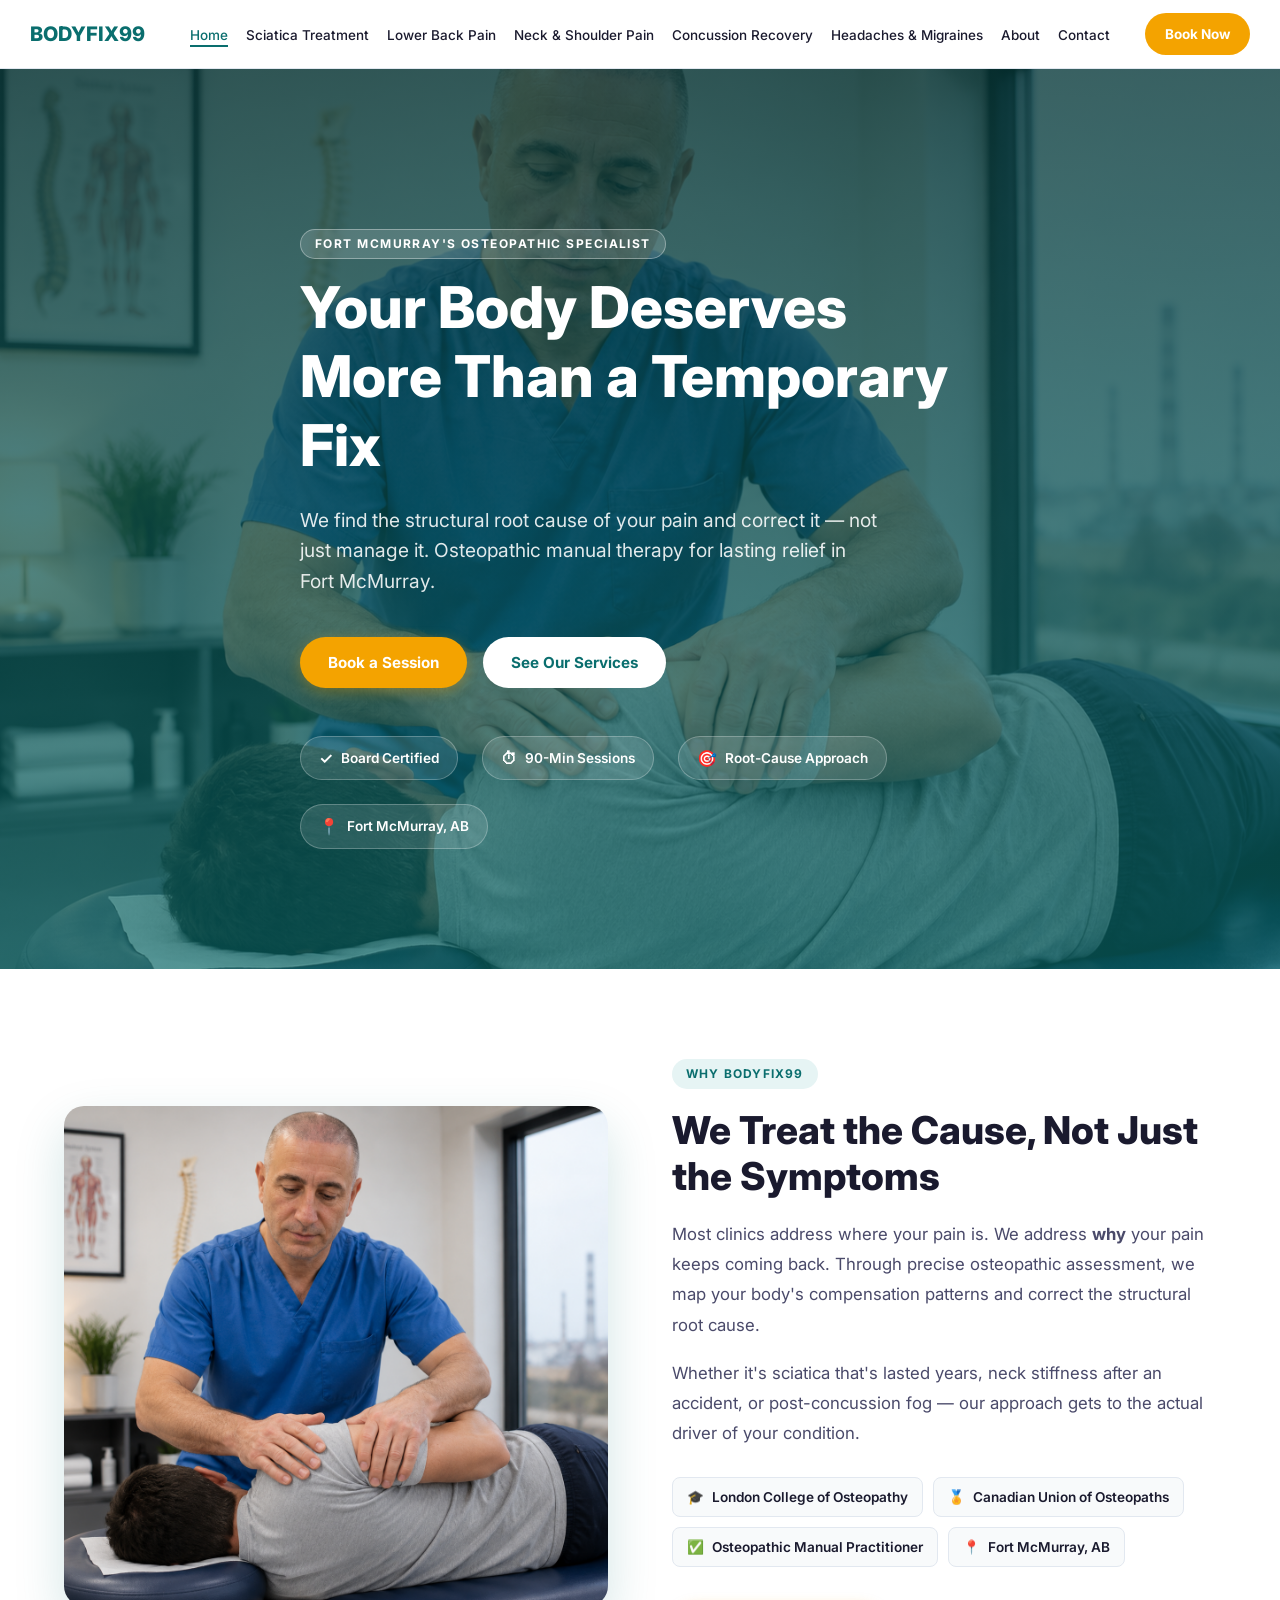
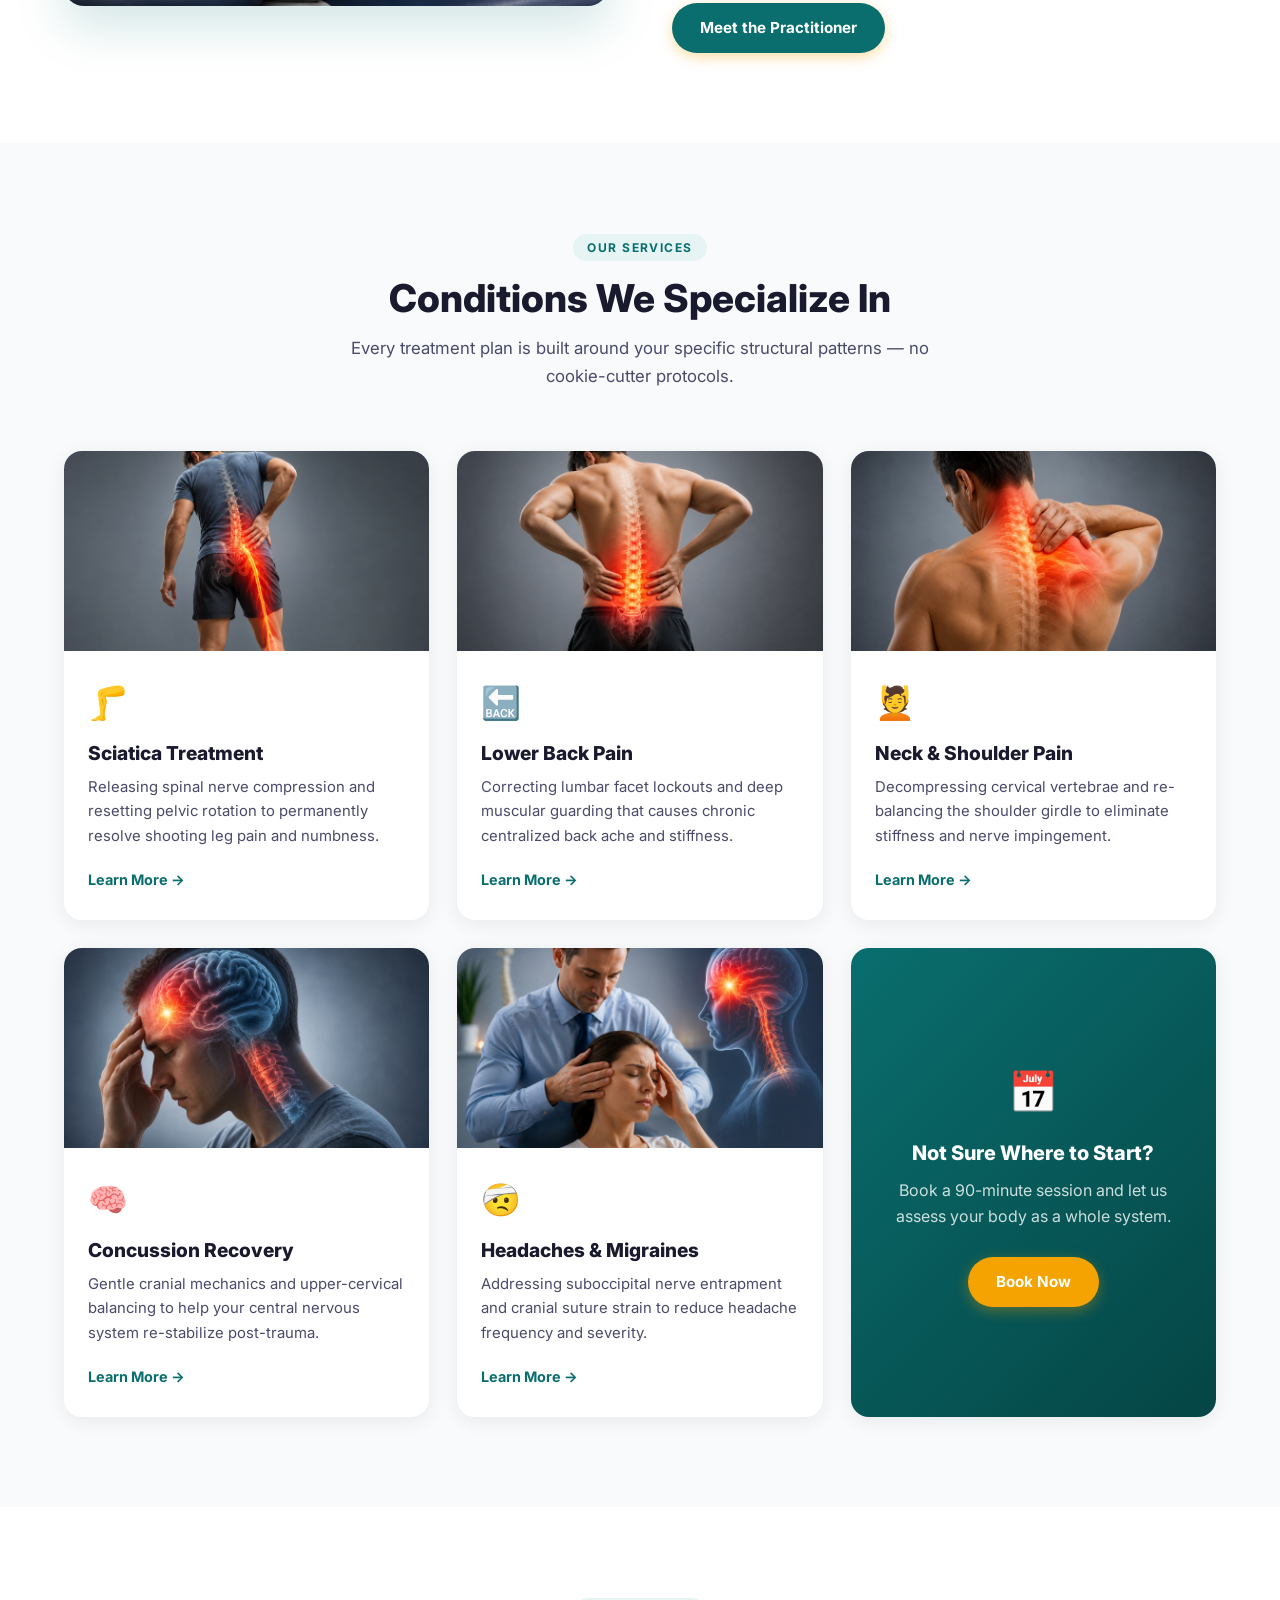
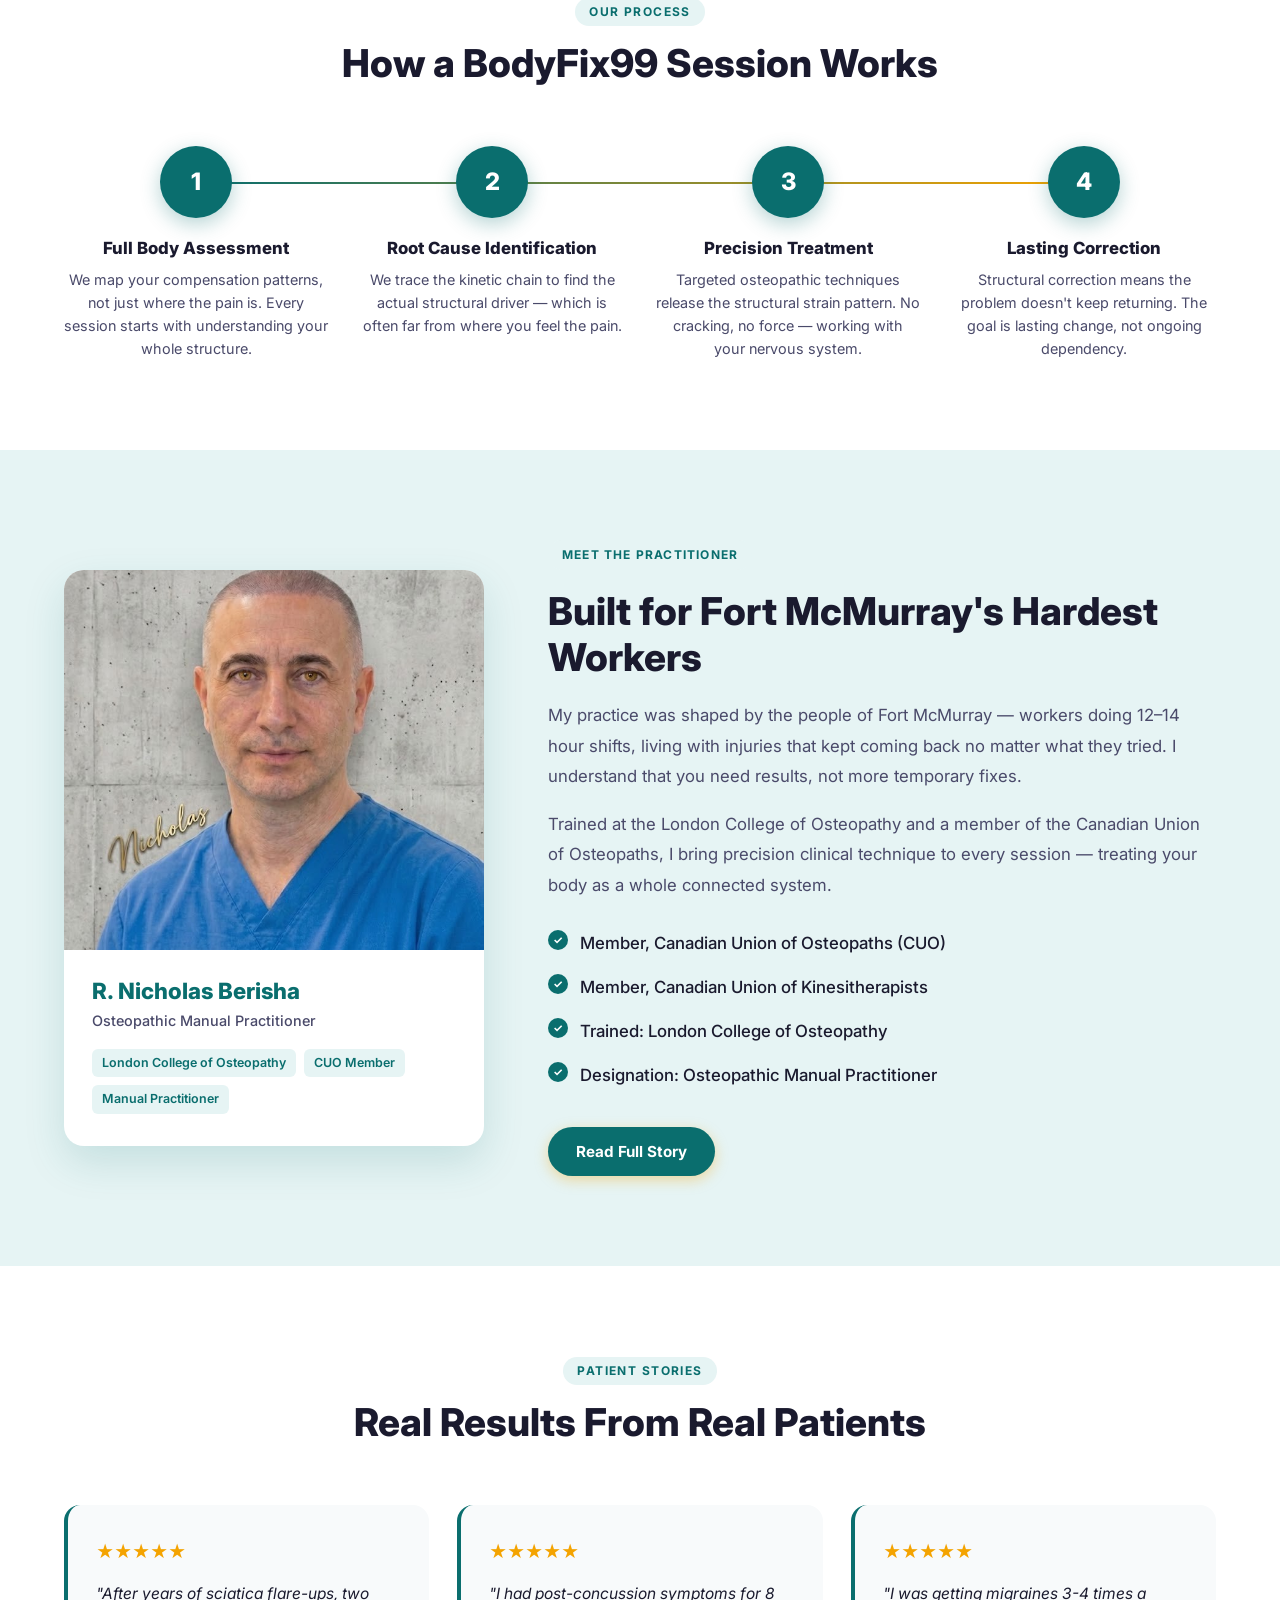
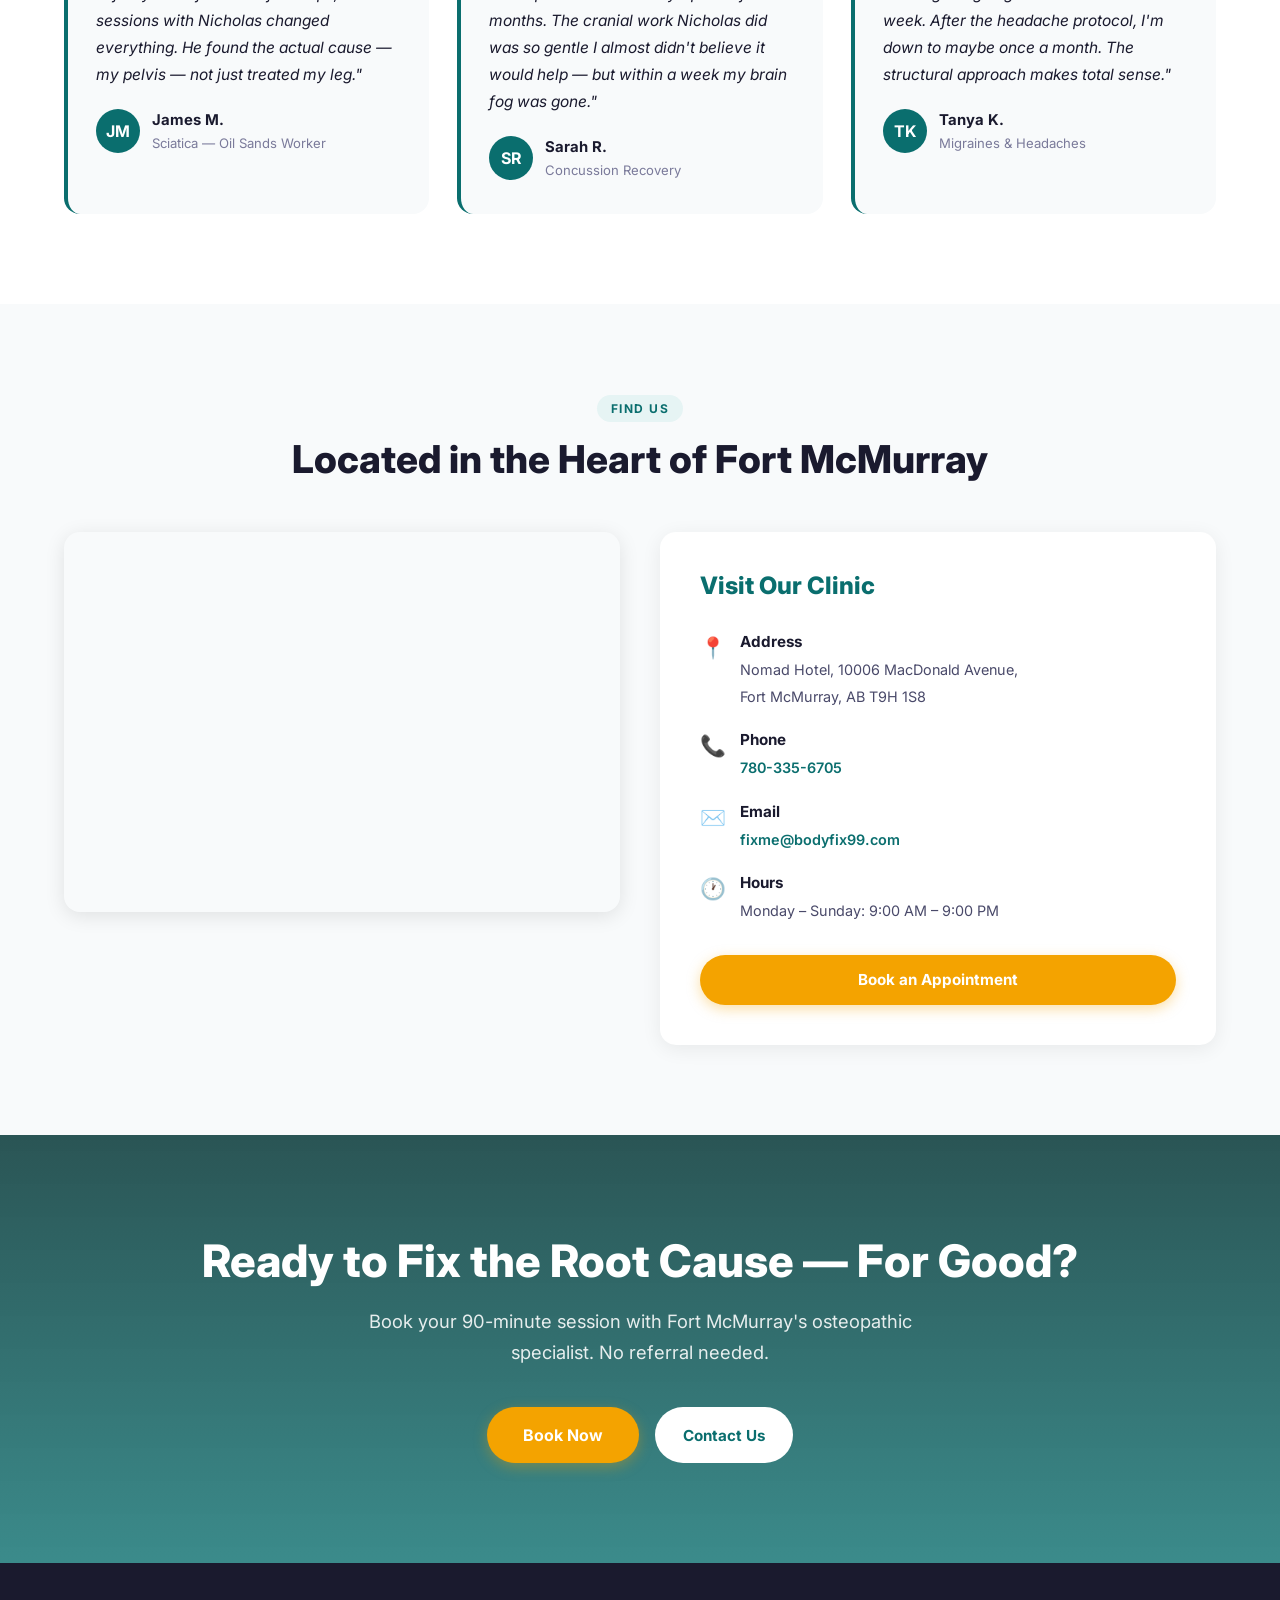
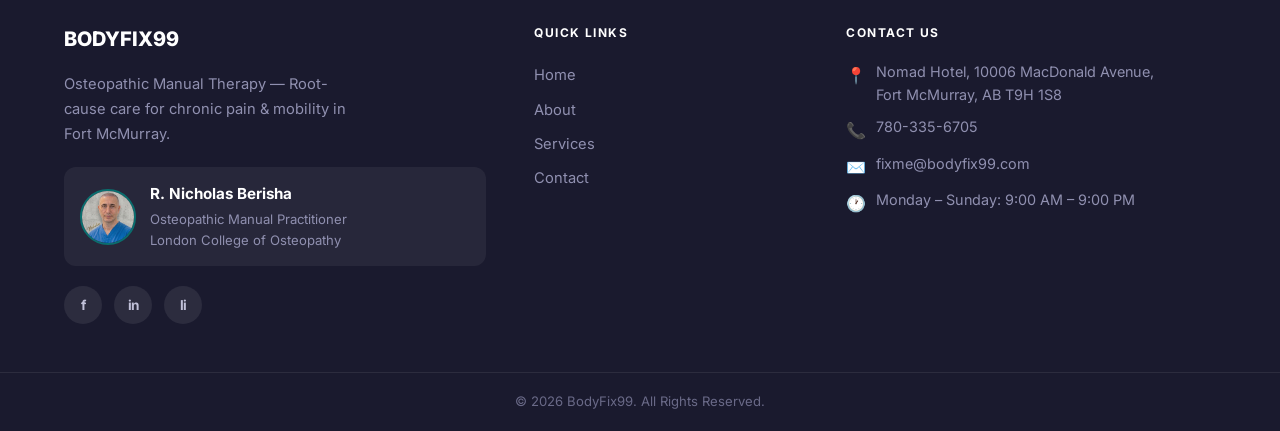
==== index.html @ 43dcd423 "first commit" ====
<!DOCTYPE html>
<html lang="en">

<head>
  <meta charset="UTF-8" />
  <meta name="viewport" content="width=device-width, initial-scale=1.0" />
  <title>BodyFix99 | Osteopathic Manual Therapy Fort McMurray</title>
  <meta name="description"
    content="Root-cause osteopathic care for chronic pain, sciatica, neck & shoulder pain, concussion recovery and migraines in Fort McMurray, AB." />
  <meta name="keywords"
    content="osteopath Fort McMurray, chronic pain relief Alberta, sciatica treatment, neck pain, concussion recovery, BodyFix99" />
  <meta name="robots" content="index, follow" />
  <meta property="og:title" content="BodyFix99 | Osteopathic Manual Therapy Fort McMurray" />
  <meta property="og:description"
    content="Root-cause osteopathic care for chronic pain, sciatica, neck & shoulder pain, concussion recovery and migraines in Fort McMurray." />
  <meta property="og:type" content="website" />
  <link rel="canonical" href="https://bodyfix99.ca/" />
  <link rel="icon" type="image/png"
    href="https://bodyfix99.com/wp-content/uploads/2025/07/WhatsApp_Image_2025-06-29_at_10.25.30_PM-removebg-preview-1.png" />
  <link rel="preconnect" href="https://fonts.googleapis.com" />
  <link rel="preconnect" href="https://fonts.gstatic.com" crossorigin />
  <link rel="stylesheet" href="css/style.css" />

  <style>
    /* ── Hero Section ── */
    .hero-bg {
      min-height: 100vh;
      display: flex;
      align-items: center;
      position: relative;
      background:
        linear-gradient(rgba(5, 55, 55, 0.78), rgba(10, 110, 110, 0.65)),
        url('images/home.png') center / cover no-repeat;
      padding: 120px 0 80px;
    }

    .hero-bg .hero-content {
      max-width: 680px;
    }

    .hero-bg h1 {
      color: #fff;
      margin-bottom: 24px;
      font-size: clamp(2.4rem, 5vw, 3.6rem);
    }

    .hero-bg .hero-sub {
      color: rgba(255, 255, 255, 0.88);
      font-size: 1.2rem;
      margin-bottom: 40px;
    }

    .hero-trust-bar {
      display: flex;
      gap: 24px;
      flex-wrap: wrap;
      margin-top: 48px;
    }

    .trust-pill {
      display: flex;
      align-items: center;
      gap: 8px;
      background: rgba(255, 255, 255, 0.12);
      border: 1px solid rgba(255, 255, 255, 0.25);
      border-radius: 999px;
      padding: 8px 18px;
      color: #fff;
      font-size: .85rem;
      font-weight: 600;
    }

    .trust-pill span {
      font-size: 1rem;
    }

    /* ── Stats Bar ── */
    .stats-bar {
      background: #0a6e6e;
      padding: 32px 0;
    }

    .stats-inner {
      display: flex;
      justify-content: space-around;
      flex-wrap: wrap;
      gap: 24px;
      text-align: center;
    }

    .stat-item {
      color: #fff;
    }

    .stat-number {
      font-size: 2.4rem;
      font-weight: 800;
      color: #f4a300;
      line-height: 1;
      margin-bottom: 6px;
    }

    .stat-label {
      font-size: .85rem;
      color: rgba(255, 255, 255, 0.8);
      font-weight: 500;
    }

    /* ── Intro Split ── */
    .intro-section {
      padding: 90px 0;
      background: #fff;
    }

    .intro-grid {
      display: grid;
      grid-template-columns: 1fr 1fr;
      gap: 64px;
      align-items: center;
    }

    .intro-img {
      border-radius: 20px;
      box-shadow: 0 20px 50px rgba(10, 110, 110, 0.18);
      width: 100%;
      object-fit: cover;
      height: 500px;
    }

    .intro-tag {
      display: inline-block;
      font-size: .75rem;
      font-weight: 700;
      letter-spacing: .1em;
      text-transform: uppercase;
      color: #0a6e6e;
      background: #e6f4f4;
      padding: 5px 14px;
      border-radius: 999px;
      margin-bottom: 18px;
    }

    .intro-text h2 {
      margin-bottom: 20px;
    }

    .intro-text p {
      color: #4a4a6a;
      line-height: 1.8;
      margin-bottom: 18px;
      font-size: 1.05rem;
    }

    .cred-row {
      display: flex;
      flex-wrap: wrap;
      gap: 10px;
      margin-top: 28px;
    }

    .cred-badge {
      display: flex;
      align-items: center;
      gap: 8px;
      background: #f8fafb;
      border: 1px solid #e2e8f0;
      border-radius: 8px;
      padding: 8px 14px;
      font-size: .85rem;
      font-weight: 600;
      color: #1a1a2e;
    }

    .cred-badge span {
      color: #0a6e6e;
    }

    @media (max-width: 900px) {
      .intro-grid {
        grid-template-columns: 1fr;
        gap: 36px;
      }

      .intro-img {
        height: 320px;
      }
    }

    /* ── Services Section ── */
    .services-home {
      padding: 90px 0;
      background: #f8fafb;
    }

    .services-home .section-header {
      text-align: center;
      margin-bottom: 60px;
    }

    .services-home .section-header h2 {
      margin-bottom: 14px;
    }

    .services-home .section-header p {
      color: #4a4a6a;
      max-width: 580px;
      margin: 0 auto;
      font-size: 1.05rem;
    }

    .services-cards {
      display: grid;
      grid-template-columns: repeat(3, 1fr);
      gap: 28px;
    }

    .svc-card {
      background: #fff;
      border-radius: 18px;
      overflow: hidden;
      box-shadow: 0 4px 20px rgba(0, 0, 0, .07);
      transition: transform .28s ease, box-shadow .28s ease;
      display: flex;
      flex-direction: column;
    }

    .svc-card:hover {
      transform: translateY(-6px);
      box-shadow: 0 12px 32px rgba(10, 110, 110, .15);
    }

    .svc-card-img {
      width: 100%;
      height: 200px;
      object-fit: cover;
      display: block;
    }

    .svc-card-body {
      padding: 26px 24px 28px;
      flex: 1;
      display: flex;
      flex-direction: column;
    }

    .svc-icon {
      font-size: 2rem;
      margin-bottom: 12px;
    }

    .svc-card-body h3 {
      font-size: 1.2rem;
      color: #1a1a2e;
      margin-bottom: 10px;
    }

    .svc-card-body p {
      color: #4a4a6a;
      font-size: .93rem;
      line-height: 1.65;
      flex: 1;
      margin-bottom: 20px;
    }

    .svc-link {
      display: inline-flex;
      align-items: center;
      gap: 6px;
      color: #0a6e6e;
      font-weight: 700;
      font-size: .9rem;
    }

    .svc-link:hover {
      text-decoration: underline;
    }

    @media (max-width: 900px) {
      .services-cards {
        grid-template-columns: repeat(2, 1fr);
      }
    }

    @media (max-width: 580px) {
      .services-cards {
        grid-template-columns: 1fr;
      }
    }

    /* ── How It Works ── */
    .how-section {
      padding: 90px 0;
      background: #fff;
    }

    .how-section .section-header {
      text-align: center;
      margin-bottom: 60px;
    }

    .how-steps {
      display: grid;
      grid-template-columns: repeat(4, 1fr);
      gap: 32px;
      position: relative;
    }

    .how-steps::before {
      content: '';
      position: absolute;
      top: 36px;
      left: 12%;
      right: 12%;
      height: 2px;
      background: linear-gradient(90deg, #0a6e6e, #f4a300);
      z-index: 0;
    }

    .how-step {
      text-align: center;
      position: relative;
      z-index: 1;
    }

    .how-step-num {
      width: 72px;
      height: 72px;
      border-radius: 50%;
      background: #0a6e6e;
      color: #fff;
      font-size: 1.5rem;
      font-weight: 800;
      display: flex;
      align-items: center;
      justify-content: center;
      margin: 0 auto 20px;
      box-shadow: 0 6px 20px rgba(10, 110, 110, .3);
    }

    .how-step h3 {
      font-size: 1.05rem;
      color: #1a1a2e;
      margin-bottom: 10px;
    }

    .how-step p {
      font-size: .9rem;
      color: #4a4a6a;
      line-height: 1.6;
    }

    @media (max-width: 768px) {
      .how-steps {
        grid-template-columns: repeat(2, 1fr);
      }

      .how-steps::before {
        display: none;
      }
    }

    @media (max-width: 480px) {
      .how-steps {
        grid-template-columns: 1fr;
      }
    }

    /* ── Practitioner Section ── */
    .practitioner-section {
      padding: 90px 0;
      background: #e6f4f4;
    }

    .practitioner-grid {
      display: grid;
      grid-template-columns: 420px 1fr;
      gap: 64px;
      align-items: center;
    }

    .practitioner-card {
      background: #fff;
      border-radius: 20px;
      overflow: hidden;
      box-shadow: 0 16px 40px rgba(10, 110, 110, .15);
    }

    .practitioner-card img {
      width: 100%;
      height: 380px;
      object-fit: cover;
      display: block;
    }

    .practitioner-card-info {
      padding: 28px 28px 32px;
    }

    .practitioner-card-info h3 {
      font-size: 1.4rem;
      color: #0a6e6e;
      margin-bottom: 4px;
    }

    .practitioner-card-info .title {
      font-size: .9rem;
      color: #4a4a6a;
      margin-bottom: 16px;
      font-weight: 500;
    }

    .practitioner-card-info .badges {
      display: flex;
      flex-wrap: wrap;
      gap: 8px;
    }

    .p-badge {
      font-size: .78rem;
      font-weight: 600;
      color: #0a6e6e;
      background: #e6f4f4;
      border-radius: 6px;
      padding: 4px 10px;
    }

    .practitioner-text h2 {
      margin-bottom: 20px;
    }

    .practitioner-text p {
      color: #4a4a6a;
      font-size: 1.05rem;
      line-height: 1.8;
      margin-bottom: 18px;
    }

    .pract-points {
      display: flex;
      flex-direction: column;
      gap: 14px;
      margin: 28px 0 36px;
    }

    .pract-point {
      display: flex;
      gap: 12px;
      align-items: flex-start;
    }

    .pract-point .dot {
      width: 20px;
      height: 20px;
      border-radius: 50%;
      background: #0a6e6e;
      color: #fff;
      font-size: .7rem;
      display: flex;
      align-items: center;
      justify-content: center;
      flex-shrink: 0;
      margin-top: 2px;
      font-weight: 700;
    }

    .pract-point p {
      color: #1a1a2e;
      font-weight: 500;
      margin: 0;
    }

    @media (max-width: 960px) {
      .practitioner-grid {
        grid-template-columns: 1fr;
        gap: 40px;
      }

      .practitioner-card img {
        height: 280px;
      }
    }

    /* ── Testimonials ── */
    .testimonials-section {
      padding: 90px 0;
      background: #fff;
    }

    .testimonials-section .section-header {
      text-align: center;
      margin-bottom: 60px;
    }

    .testimonials-grid {
      display: grid;
      grid-template-columns: repeat(3, 1fr);
      gap: 28px;
    }

    .testi-card {
      background: #f8fafb;
      border-radius: 16px;
      padding: 32px 28px;
      border-left: 4px solid #0a6e6e;
      position: relative;
    }

    .testi-stars {
      color: #f4a300;
      font-size: 1.1rem;
      margin-bottom: 14px;
    }

    .testi-card blockquote {
      color: #1a1a2e;
      font-size: .97rem;
      line-height: 1.75;
      font-style: italic;
      margin-bottom: 20px;
    }

    .testi-author {
      display: flex;
      align-items: center;
      gap: 12px;
    }

    .testi-avatar {
      width: 44px;
      height: 44px;
      border-radius: 50%;
      background: #0a6e6e;
      color: #fff;
      display: flex;
      align-items: center;
      justify-content: center;
      font-weight: 700;
      font-size: 1rem;
      flex-shrink: 0;
    }

    .testi-name {
      font-weight: 700;
      color: #1a1a2e;
      font-size: .93rem;
    }

    .testi-condition {
      font-size: .82rem;
      color: #7a7a9a;
    }

    @media (max-width: 900px) {
      .testimonials-grid {
        grid-template-columns: 1fr;
      }
    }

    @media (max-width: 600px) {
      .testimonials-grid {
        grid-template-columns: 1fr;
      }
    }

    /* ── Location ── */
    .location-home {
      padding: 90px 0;
      background: #f8fafb;
    }

    .location-home .section-header {
      text-align: center;
      margin-bottom: 50px;
    }

    .location-home-grid {
      display: grid;
      grid-template-columns: 1fr 1fr;
      gap: 40px;
      align-items: start;
    }

    .location-home-grid iframe {
      width: 100%;
      height: 380px;
      border: none;
      border-radius: 16px;
      box-shadow: 0 4px 20px rgba(0, 0, 0, .1);
      display: block;
    }

    .location-info-card {
      background: #fff;
      border-radius: 16px;
      padding: 40px;
      box-shadow: 0 4px 20px rgba(0, 0, 0, .07);
    }

    .location-info-card h3 {
      font-size: 1.5rem;
      color: #0a6e6e;
      margin-bottom: 28px;
    }

    .loc-rows {
      display: flex;
      flex-direction: column;
      gap: 18px;
      margin-bottom: 32px;
    }

    .loc-row {
      display: flex;
      gap: 14px;
      align-items: flex-start;
    }

    .loc-row .icon {
      font-size: 1.3rem;
      flex-shrink: 0;
      margin-top: 2px;
    }

    .loc-row-text strong {
      display: block;
      color: #1a1a2e;
      font-size: .95rem;
      margin-bottom: 2px;
    }

    .loc-row-text span {
      color: #4a4a6a;
      font-size: .9rem;
    }

    .loc-row-text a {
      color: #0a6e6e;
      font-weight: 600;
    }

    @media (max-width: 900px) {
      .location-home-grid {
        grid-template-columns: 1fr;
      }
    }

    /* ── Final CTA ── */
    .final-cta {
      padding: 100px 0;
      background:
        linear-gradient(rgba(5, 55, 55, 0.85), rgba(10, 110, 110, 0.80)),
        url('https://images.unsplash.com/photo-1519823551278-64ac92734fb1?w=1400&q=80') center / cover no-repeat;
      text-align: center;
    }

    .final-cta h2 {
      color: #fff;
      font-size: clamp(2rem, 4vw, 2.8rem);
      margin-bottom: 18px;
    }

    .final-cta p {
      color: rgba(255, 255, 255, 0.88);
      font-size: 1.15rem;
      max-width: 580px;
      margin: 0 auto 40px;
    }

    .cta-btns {
      display: flex;
      gap: 16px;
      justify-content: center;
      flex-wrap: wrap;
    }

    .btn-white {
      display: inline-flex;
      align-items: center;
      justify-content: center;
      background: #fff;
      color: #0a6e6e;
      font-weight: 700;
      font-size: .95rem;
      padding: 13px 28px;
      border-radius: 999px;
      border: none;
      cursor: pointer;
      min-height: 44px;
      transition: all .28s ease;
    }

    .btn-white:hover {
      background: #e6f4f4;
      transform: translateY(-2px);
    }
  </style>
</head>

<body>

  <!-- ══ HEADER ══════════════════════════════════════════════ -->
  <header class="site-header" id="site-header">
    <div class="header-inner">
      <a class="header-logo" href="index.html">
        <img
          src="https://bodyfix99.com/wp-content/uploads/2025/07/WhatsApp_Image_2025-06-29_at_10.25.30_PM-removebg-preview-1.png"
          alt="BodyFix99 Logo" height="45" onerror="this.style.display='none'">
        <span>BODYFIX99</span>
      </a>
      <nav class="header-nav">
        <ul>
          <li><a href="index.html" class="active">Home</a></li>
          <li><a href="sciatica-treatment.html">Sciatica Treatment</a></li>
          <li><a href="lower-back-pain.html">Lower Back Pain</a></li>
          <li><a href="neck-shoulder-pain.html">Neck &amp; Shoulder Pain</a></li>
          <li><a href="concussion-recovery.html">Concussion Recovery</a></li>
          <li><a href="headaches-migraines.html">Headaches &amp; Migraines</a></li>
          <li><a href="about.html">About</a></li>
          <li><a href="contact.html">Contact</a></li>
        </ul>
      </nav>
      <div class="header-cta">
        <a href="https://ramizosteopath.setmore.com/r" target="_blank" class="btn-booknow">Book Now</a>
      </div>
      <button class="nav-hamburger" aria-label="Toggle navigation" aria-expanded="false">☰</button>
    </div>
  </header>

  <main>

    <!-- ══ HERO ══════════════════════════════════════════════ -->
    <section class="hero-bg">
      <div class="container">
        <div class="hero-content">
          <span class="section-tag"
            style="background:rgba(255,255,255,0.15);color:#fff;border:1px solid rgba(255,255,255,0.35);">Fort
            McMurray's Osteopathic Specialist</span>
          <h1>Your Body Deserves More Than a Temporary Fix</h1>
          <p class="hero-sub">We find the structural root cause of your pain and correct it — not just manage it.
            Osteopathic manual therapy for lasting relief in Fort McMurray.</p>
          <div style="display:flex;gap:16px;flex-wrap:wrap;">
            <a href="https://ramizosteopath.setmore.com/r" target="_blank" class="btn-accent"
              style="background:#f4a300;color:#fff;">Book a Session</a>
            <a href="#services" class="btn-white">See Our Services</a>
          </div>
          <div class="hero-trust-bar">
            <div class="trust-pill"><span>✓</span> Board Certified</div>
            <div class="trust-pill"><span>⏱</span> 90-Min Sessions</div>
            <div class="trust-pill"><span>🎯</span> Root-Cause Approach</div>
            <div class="trust-pill"><span>📍</span> Fort McMurray, AB</div>
          </div>
        </div>
      </div>
    </section>

    <!-- ══ STATS BAR ════════════════════════════════════════ -->

    <!-- ══ INTRO / ABOUT ════════════════════════════════════ -->
    <section class="intro-section">
      <div class="container">
        <div class="intro-grid">
          <div>
            <img src="images/home.png"
              alt="Osteopathic treatment session" class="intro-img" loading="lazy">
          </div>
          <div class="intro-text">
            <span class="intro-tag">Why BodyFix99</span>
            <h2>We Treat the Cause, Not Just the Symptoms</h2>
            <p>Most clinics address where your pain is. We address <strong>why</strong> your pain keeps coming back.
              Through precise osteopathic assessment, we map your body's compensation patterns and correct the
              structural root cause.</p>
            <p>Whether it's sciatica that's lasted years, neck stiffness after an accident, or post-concussion fog — our
              approach gets to the actual driver of your condition.</p>
            <div class="cred-row">
              <div class="cred-badge"><span>🎓</span> London College of Osteopathy</div>
              <div class="cred-badge"><span>🏅</span> Canadian Union of Osteopaths</div>
              <div class="cred-badge"><span>✅</span> Osteopathic Manual Practitioner</div>
              <div class="cred-badge"><span>📍</span> Fort McMurray, AB</div>
            </div>
            <div style="margin-top:36px;">
              <a href="about.html" class="btn-accent" style="background:#0a6e6e;color:#fff;">Meet the Practitioner</a>
            </div>
          </div>
        </div>
      </div>
    </section>

    <!-- ══ SERVICES ══════════════════════════════════════════ -->
    <section class="services-home" id="services">
      <div class="container">
        <div class="section-header">
          <span class="section-tag">Our Services</span>
          <h2>Conditions We Specialize In</h2>
          <p>Every treatment plan is built around your specific structural patterns — no cookie-cutter protocols.</p>
        </div>
        <div class="services-cards">

          <div class="svc-card">
            <img src="images/t2.png" alt="Sciatica Treatment" class="svc-card-img" loading="lazy">
            <div class="svc-card-body">
              <div class="svc-icon">🦵</div>
              <h3>Sciatica Treatment</h3>
              <p>Releasing spinal nerve compression and resetting pelvic rotation to permanently resolve shooting leg
                pain and numbness.</p>
              <a href="sciatica-treatment.html" class="svc-link">Learn More →</a>
            </div>
          </div>

          <div class="svc-card">
            <img src="images/t3.png" alt="Lower Back Pain" class="svc-card-img" loading="lazy">
            <div class="svc-card-body">
              <div class="svc-icon">🔙</div>
              <h3>Lower Back Pain</h3>
              <p>Correcting lumbar facet lockouts and deep muscular guarding that causes chronic centralized back ache
                and stiffness.</p>
              <a href="lower-back-pain.html" class="svc-link">Learn More →</a>
            </div>
          </div>

          <div class="svc-card">
            <img src="images/t4.png" alt="Neck and Shoulder Pain" class="svc-card-img" loading="lazy">
            <div class="svc-card-body">
              <div class="svc-icon">💆</div>
              <h3>Neck &amp; Shoulder Pain</h3>
              <p>Decompressing cervical vertebrae and re-balancing the shoulder girdle to eliminate stiffness and nerve
                impingement.</p>
              <a href="neck-shoulder-pain.html" class="svc-link">Learn More →</a>
            </div>
          </div>

          <div class="svc-card">
            <img src="images/t5.png" alt="Concussion Recovery" class="svc-card-img" loading="lazy">
            <div class="svc-card-body">
              <div class="svc-icon">🧠</div>
              <h3>Concussion Recovery</h3>
              <p>Gentle cranial mechanics and upper-cervical balancing to help your central nervous system re-stabilize
                post-trauma.</p>
              <a href="concussion-recovery.html" class="svc-link">Learn More →</a>
            </div>
          </div>

          <div class="svc-card">
            <img src="images/t6.png" alt="Headaches and Migraines" class="svc-card-img" loading="lazy">
            <div class="svc-card-body">
              <div class="svc-icon">🤕</div>
              <h3>Headaches &amp; Migraines</h3>
              <p>Addressing suboccipital nerve entrapment and cranial suture strain to reduce headache frequency and
                severity.</p>
              <a href="headaches-migraines.html" class="svc-link">Learn More →</a>
            </div>
          </div>

          <!-- CTA card -->
          <div class="svc-card"
            style="background:linear-gradient(135deg,#0a6e6e,#054545);justify-content:center;align-items:center;padding:40px 28px;text-align:center;">
            <div style="color:#f4a300;font-size:2.5rem;margin-bottom:16px;">📅</div>
            <h3 style="color:#fff;margin-bottom:12px;">Not Sure Where to Start?</h3>
            <p style="color:rgba(255,255,255,0.8);margin-bottom:28px;">Book a 90-minute session and let us assess your
              body as a whole system.</p>
            <a href="https://ramizosteopath.setmore.com/r" target="_blank" class="btn-accent"
              style="background:#f4a300;color:#fff;">Book Now</a>
          </div>

        </div>
      </div>
    </section>

    <!-- ══ HOW IT WORKS ══════════════════════════════════════ -->
    <section class="how-section">
      <div class="container">
        <div class="section-header">
          <span class="section-tag">Our Process</span>
          <h2>How a BodyFix99 Session Works</h2>
        </div>
        <div class="how-steps">
          <div class="how-step">
            <div class="how-step-num">1</div>
            <h3>Full Body Assessment</h3>
            <p>We map your compensation patterns, not just where the pain is. Every session starts with understanding
              your whole structure.</p>
          </div>
          <div class="how-step">
            <div class="how-step-num">2</div>
            <h3>Root Cause Identification</h3>
            <p>We trace the kinetic chain to find the actual structural driver — which is often far from where you feel
              the pain.</p>
          </div>
          <div class="how-step">
            <div class="how-step-num">3</div>
            <h3>Precision Treatment</h3>
            <p>Targeted osteopathic techniques release the structural strain pattern. No cracking, no force — working
              with your nervous system.</p>
          </div>
          <div class="how-step">
            <div class="how-step-num">4</div>
            <h3>Lasting Correction</h3>
            <p>Structural correction means the problem doesn't keep returning. The goal is lasting change, not ongoing
              dependency.</p>
          </div>
        </div>
      </div>
    </section>

    <!-- ══ PRACTITIONER ══════════════════════════════════════ -->
    <section class="practitioner-section">
      <div class="container">
        <div class="practitioner-grid">
          <div class="practitioner-card">
            <img src="images/nicholas-berisha.jpeg" alt="R. Nicholas Berisha - Osteopathic Practitioner" loading="lazy">
            <div class="practitioner-card-info">
              <h3>R. Nicholas Berisha</h3>
              <p class="title">Osteopathic Manual Practitioner</p>
              <div class="badges">
                <span class="p-badge">London College of Osteopathy</span>
                <span class="p-badge">CUO Member</span>
                <span class="p-badge">Manual Practitioner</span>
              </div>
            </div>
          </div>
          <div class="practitioner-text">
            <span class="intro-tag">Meet the Practitioner</span>
            <h2>Built for Fort McMurray's Hardest Workers</h2>
            <p>My practice was shaped by the people of Fort McMurray — workers doing 12–14 hour shifts, living with
              injuries that kept coming back no matter what they tried. I understand that you need results, not more
              temporary fixes.</p>
            <p>Trained at the London College of Osteopathy and a member of the Canadian Union of Osteopaths, I bring
              precision clinical technique to every session — treating your body as a whole connected system.</p>
            <div class="pract-points">
              <div class="pract-point">
                <div class="dot">✓</div>
                <p>Member, Canadian Union of Osteopaths (CUO)</p>
              </div>
              <div class="pract-point">
                <div class="dot">✓</div>
                <p>Member, Canadian Union of Kinesitherapists</p>
              </div>
              <div class="pract-point">
                <div class="dot">✓</div>
                <p>Trained: London College of Osteopathy</p>
              </div>
              <div class="pract-point">
                <div class="dot">✓</div>
                <p>Designation: Osteopathic Manual Practitioner</p>
              </div>
            </div>
            <a href="about.html" class="btn-accent" style="background:#0a6e6e;color:#fff;">Read Full Story</a>
          </div>
        </div>
      </div>
    </section>

    <!-- ══ TESTIMONIALS ══════════════════════════════════════ -->
    <section class="testimonials-section">
      <div class="container">
        <div class="section-header">
          <span class="section-tag">Patient Stories</span>
          <h2>Real Results From Real Patients</h2>
        </div>
        <div class="testimonials-grid">
          <div class="testi-card">
            <div class="testi-stars">★★★★★</div>
            <blockquote>"After years of sciatica flare-ups, two sessions with Nicholas changed everything. He found the
              actual cause — my pelvis — not just treated my leg."</blockquote>
            <div class="testi-author">
              <div class="testi-avatar">JM</div>
              <div>
                <div class="testi-name">James M.</div>
                <div class="testi-condition">Sciatica — Oil Sands Worker</div>
              </div>
            </div>
          </div>
          <div class="testi-card">
            <div class="testi-stars">★★★★★</div>
            <blockquote>"I had post-concussion symptoms for 8 months. The cranial work Nicholas did was so gentle I
              almost didn't believe it would help — but within a week my brain fog was gone."</blockquote>
            <div class="testi-author">
              <div class="testi-avatar">SR</div>
              <div>
                <div class="testi-name">Sarah R.</div>
                <div class="testi-condition">Concussion Recovery</div>
              </div>
            </div>
          </div>
          <div class="testi-card">
            <div class="testi-stars">★★★★★</div>
            <blockquote>"I was getting migraines 3-4 times a week. After the headache protocol, I'm down to maybe once a
              month. The structural approach makes total sense."</blockquote>
            <div class="testi-author">
              <div class="testi-avatar">TK</div>
              <div>
                <div class="testi-name">Tanya K.</div>
                <div class="testi-condition">Migraines &amp; Headaches</div>
              </div>
            </div>
          </div>
        </div>
      </div>
    </section>

    <!-- ══ LOCATION ══════════════════════════════════════════ -->
    <section class="location-home">
      <div class="container">
        <div class="section-header">
          <span class="section-tag">Find Us</span>
          <h2>Located in the Heart of Fort McMurray</h2>
        </div>
        <div class="location-home-grid">
          <iframe
            src="https://www.google.com/maps/embed?pb=!1m18!1m12!1m3!1d2339.123456!2d-111.3801!3d56.7265!2m3!1f0!2f0!3f0!3m2!1i1024!2i768!4f13.1!3m3!1m2!1s0x0%3A0x0!2sNomad+Hotel+Fort+McMurray!5e0!3m2!1sen!2sca!4v1"
            allowfullscreen loading="lazy" referrerpolicy="no-referrer-when-downgrade" title="BodyFix99 Location Map">
          </iframe>
          <div class="location-info-card">
            <h3>Visit Our Clinic</h3>
            <div class="loc-rows">
              <div class="loc-row">
                <span class="icon">📍</span>
                <div class="loc-row-text">
                  <strong>Address</strong>
                  <span>Nomad Hotel, 10006 MacDonald Avenue,<br>Fort McMurray, AB T9H 1S8</span>
                </div>
              </div>
              <div class="loc-row">
                <span class="icon">📞</span>
                <div class="loc-row-text">
                  <strong>Phone</strong>
                  <span><a href="tel:7803356705">780-335-6705</a></span>
                </div>
              </div>
              <div class="loc-row">
                <span class="icon">✉️</span>
                <div class="loc-row-text">
                  <strong>Email</strong>
                  <span><a href="mailto:fixme@bodyfix99.com">fixme@bodyfix99.com</a></span>
                </div>
              </div>
              <div class="loc-row">
                <span class="icon">🕐</span>
                <div class="loc-row-text">
                  <strong>Hours</strong>
                  <span>Monday – Sunday: 9:00 AM – 9:00 PM</span>
                </div>
              </div>
            </div>
            <a href="https://ramizosteopath.setmore.com/r" target="_blank" class="btn-accent"
              style="background:#f4a300;color:#fff;width:100%;justify-content:center;">Book an Appointment</a>
          </div>
        </div>
      </div>
    </section>

    <!-- ══ FINAL CTA ════════════════════════════════════════ -->
    <section class="final-cta">
      <div class="container">
        <h2>Ready to Fix the Root Cause — For Good?</h2>
        <p>Book your 90-minute session with Fort McMurray's osteopathic specialist. No referral needed.</p>
        <div class="cta-btns">
          <a href="https://ramizosteopath.setmore.com/r" target="_blank" class="btn-accent"
            style="background:#f4a300;color:#fff;padding:15px 36px;font-size:1rem;">Book Now</a>
          <a href="contact.html" class="btn-white">Contact Us</a>
        </div>
      </div>
    </section>

  </main>

  <!-- ══ FOOTER ══════════════════════════════════════════════ -->
  <footer class="site-footer">
    <div class="container">
      <div class="footer-grid">

        <div class="footer-brand">
          <div style="display:flex;align-items:center;gap:10px;margin-bottom:16px;">
            <img style="height:45px;width:auto;"
              src="https://bodyfix99.com/wp-content/uploads/2025/07/WhatsApp_Image_2025-06-29_at_10.25.30_PM-removebg-preview-1.png"
              alt="BodyFix99 Logo" onerror="this.style.display='none'" />
            <span style="font-size:20px;font-weight:800;color:#ffffff;">BODYFIX99</span>
          </div>
          <p class="footer-tagline">Osteopathic Manual Therapy — Root-cause care for chronic pain &amp; mobility in Fort
            McMurray.</p>
          <div
            style="display:flex;align-items:center;gap:14px;margin:20px 0;background:rgba(255,255,255,0.06);border-radius:12px;padding:14px 16px;">
            <img src="images/nicholas-berisha.jpeg" alt="R. Nicholas Berisha"
              style="width:56px;height:56px;border-radius:50%;object-fit:cover;border:2px solid #0a6e6e;flex-shrink:0;"
              onerror="this.style.display='none'" />
            <div>
              <p style="font-weight:700;color:#ffffff;font-size:.95rem;margin-bottom:2px;">R. Nicholas Berisha</p>
              <p style="font-size:.82rem;color:#9090b0;">Osteopathic Manual Practitioner</p>
              <p style="font-size:.82rem;color:#9090b0;">London College of Osteopathy</p>
            </div>
          </div>
          <div class="footer-social">
            <a class="social-icon" href="https://facebook.com/bodyfix99" target="_blank" rel="noopener"
              aria-label="Facebook">f</a>
            <a class="social-icon" href="https://instagram.com/bodyfix99" target="_blank" rel="noopener"
              aria-label="Instagram">in</a>
            <a class="social-icon" href="https://linkedin.com/company/bodyfix99" target="_blank" rel="noopener"
              aria-label="LinkedIn">li</a>
          </div>
        </div>

        <div>
          <p class="footer-heading">Quick Links</p>
          <ul class="footer-links">
            <li><a href="index.html">Home</a></li>
            <li><a href="about.html">About</a></li>
            <li><a href="index.html#services">Services</a></li>
            <li><a href="contact.html">Contact</a></li>
          </ul>
        </div>

        <div>
          <p class="footer-heading">Contact Us</p>
          <div class="footer-contact">
            <div class="footer-contact-item">
              <span class="icon">📍</span>
              <span>Nomad Hotel, 10006 MacDonald Avenue,<br />Fort McMurray, AB T9H 1S8</span>
            </div>
            <div class="footer-contact-item">
              <span class="icon">📞</span>
              <span><a href="tel:7803356705" style="color:inherit;">780-335-6705</a></span>
            </div>
            <div class="footer-contact-item">
              <span class="icon">✉️</span>
              <span><a href="mailto:fixme@bodyfix99.com" style="color:inherit;">fixme@bodyfix99.com</a></span>
            </div>
            <div class="footer-contact-item">
              <span class="icon">🕐</span>
              <span>Monday – Sunday: 9:00 AM – 9:00 PM</span>
            </div>
          </div>
        </div>

      </div>
    </div>
    <div class="footer-bottom">
      <div class="container">
        <p>© 2026 BodyFix99. All Rights Reserved.</p>
      </div>
    </div>
  </footer>

  <script src="js/main.js"></script>
</body>

</html>
---- css/style.css ----
/* ============================================================
   BodyFix99 — Global Stylesheet
   Design System: Inter + Teal + Amber
   ============================================================ */

@import url('https://fonts.googleapis.com/css2?family=Inter:wght@400;500;600;700;800&display=swap');

/* ── CSS Variables ───────────────────────────────────────── */
:root {
  --primary:        #0a6e6e;
  --primary-light:  #e6f4f4;
  --accent:         #f4a300;
  --text-dark:      #1a1a2e;
  --text-mid:       #4a4a6a;
  --text-light:     #7a7a9a;
  --bg-white:       #ffffff;
  --bg-soft:        #f8fafb;
  --border:         #e2e8f0;

  --font-base:      'Inter', sans-serif;
  --shadow-sm:      0 2px 8px rgba(0,0,0,.08);
  --shadow-md:      0 4px 20px rgba(0,0,0,.12);
  --radius-sm:      8px;
  --radius-md:      14px;
  --radius-full:    9999px;
  --transition:     0.28s ease;
}

/* ── Reset ───────────────────────────────────────────────── */
*, *::before, *::after { box-sizing: border-box; margin: 0; padding: 0; }

html { scroll-behavior: smooth; font-size: 16px; }

body {
  font-family: var(--font-base);
  color: var(--text-mid);
  background: var(--bg-white);
  line-height: 1.65;
  -webkit-font-smoothing: antialiased;
}

img { max-width: 100%; height: auto; display: block; }
a { text-decoration: none; color: inherit; }
ul { list-style: none; }

/* ── Layout Helpers ──────────────────────────────────────── */
.container {
  max-width: 1200px;
  margin-inline: auto;
  padding-inline: 24px;
}

section { padding: 80px 0; }

.section-tag {
  display: inline-block;
  font-size: .75rem;
  font-weight: 700;
  letter-spacing: .12em;
  text-transform: uppercase;
  color: var(--primary);
  background: var(--primary-light);
  padding: 4px 14px;
  border-radius: var(--radius-full);
  margin-bottom: 14px;
}

h1, h2, h3, h4 {
  font-weight: 800;
  color: var(--text-dark);
  line-height: 1.2;
}

h1 { font-size: clamp(2rem, 5vw, 3.2rem); }
h2 { font-size: clamp(1.6rem, 4vw, 2.4rem); }
h3 { font-size: 1.25rem; }

p { color: var(--text-mid); }

/* ── Buttons ─────────────────────────────────────────────── */
.btn-accent {
  display: inline-flex;
  align-items: center;
  justify-content: center;
  background: var(--accent);
  color: #fff;
  font-weight: 700;
  font-size: .95rem;
  padding: 12px 28px;
  border-radius: var(--radius-full);
  border: none;
  cursor: pointer;
  min-height: 44px;
  transition: background var(--transition), transform var(--transition), box-shadow var(--transition);
  box-shadow: 0 4px 14px rgba(244,163,0,.35);
}
.btn-accent:hover {
  background: #d48f00;
  transform: translateY(-2px);
  box-shadow: 0 6px 20px rgba(244,163,0,.45);
}

.btn-outline {
  display: inline-flex;
  align-items: center;
  justify-content: center;
  background: transparent;
  color: var(--primary);
  font-weight: 600;
  font-size: .95rem;
  padding: 11px 26px;
  border-radius: var(--radius-full);
  border: 2px solid var(--primary);
  cursor: pointer;
  min-height: 44px;
  transition: all var(--transition);
}
.btn-outline:hover {
  background: var(--primary);
  color: #fff;
}

/* ═══════════════════════════════════════════════════════════
   HEADER / NAV
   ═══════════════════════════════════════════════════════════ */
.site-header {
  position: sticky;
  top: 0;
  left: 0;
  right: 0;
  width: 100%;
  background: transparent;
  z-index: 1000;
  border-bottom: 1px solid #e2e8f0;
  box-sizing: border-box;
}

.site-header.scrolled {
  background: #ffffff;
  box-shadow: 0 2px 20px rgba(0,0,0,0.08);
}

.header-inner {
  display: flex;
  align-items: center;
  justify-content: space-between;
  padding: 0 30px;
  height: 68px;
  width: 100%;
  max-width: 1400px;
  margin: 0 auto;
  box-sizing: border-box;
}

.header-logo {
  display: flex;
  align-items: center;
  gap: 10px;
  text-decoration: none;
  flex-shrink: 0;
  margin-right: 30px;
}

.header-logo img {
  height: 45px;
  width: auto;
}

.header-logo span {
  font-size: 20px;
  font-weight: 800;
  color: #0a6e6e;
  white-space: nowrap;
}

.header-nav {
  flex: 1;
  display: flex;
  justify-content: center;
  overflow: visible;
}

.header-nav ul {
  display: flex;
  align-items: center;
  gap: 18px;
  list-style: none;
  margin: 0;
  padding: 0;
  flex-wrap: nowrap;
}

.header-nav ul li a {
  font-size: 13.5px;
  font-weight: 500;
  color: #1a1a2e;
  text-decoration: none;
  white-space: nowrap;
  position: relative;
  padding-bottom: 4px;
}

.header-nav ul li a::after {
  content: '';
  position: absolute;
  bottom: 0;
  left: 0;
  width: 0%;
  height: 2px;
  background-color: #0a6e6e;
  transition: width 0.3s ease;
}

.header-nav ul li a:hover::after,
.header-nav ul li a.active::after {
  width: 100%;
}

.header-nav ul li a:hover,
.header-nav ul li a.active {
  color: #0a6e6e;
}

.header-cta {
  flex-shrink: 0;
  margin-left: 20px;
  padding-right: 0;
}

.btn-booknow {
  background: #f4a300;
  color: #ffffff;
  font-weight: 700;
  font-size: 13.5px;
  padding: 10px 20px;
  border-radius: 25px;
  text-decoration: none;
  white-space: nowrap;
  display: inline-block;
  transition: background 0.3s ease;
}

.btn-booknow:hover {
  background: #e09500;
}

/* Hamburger */
.nav-hamburger {
  display: none;
  background: none;
  border: none;
  font-size: 1.6rem;
  cursor: pointer;
  color: var(--text-dark);
  line-height: 1;
  padding: 4px;
  min-width: 44px;
  min-height: 44px;
}

/* ── Mobile nav ──────────────────────────────────────────── */
@media (max-width: 1024px) {
  .header-inner { padding: 0 20px; }
  .header-logo { margin-right: auto; }
  .header-cta { margin-left: auto; margin-right: 12px; }
  .btn-booknow { padding: 8px 14px; font-size: 12px; }
  .nav-hamburger { display: block; }

  .header-nav {
    position: absolute;
    top: 68px;
    left: 0;
    right: 0;
    background: var(--bg-white);
    border-bottom: 1px solid var(--border);
    box-shadow: 0 4px 20px rgba(0,0,0,.12);
    flex-direction: column;
    align-items: flex-start;
    z-index: 999;
    max-height: 0;
    overflow: hidden;
    opacity: 0;
    display: flex;
    transition: max-height 0.4s ease, opacity 0.3s ease, padding 0.3s ease;
    padding: 0 24px;
  }

  .header-nav.active {
    max-height: 500px;
    opacity: 1;
    padding: 16px 24px 24px;
  }

  .header-nav ul {
    flex-direction: column;
    align-items: flex-start;
    width: 100%;
    flex-wrap: wrap;
    gap: 4px;
  }

  .header-nav ul li a {
    width: 100%;
    padding: 10px 12px;
    font-size: .95rem;
    min-height: 44px;
    display: flex;
    align-items: center;
  }
}

/* ═══════════════════════════════════════════════════════════
   FOOTER
   ═══════════════════════════════════════════════════════════ */
.site-footer {
  background: var(--text-dark);
  color: #c0c0d8;
  padding-top: 60px;
}

.footer-grid {
  display: grid;
  grid-template-columns: 1.6fr 1fr 1.4fr;
  gap: 48px;
  padding-bottom: 48px;
}

/* Column 1 — Brand */
.footer-brand .footer-logo { height: 50px; margin-bottom: 16px; }

.footer-tagline {
  font-size: .92rem;
  line-height: 1.7;
  color: #9090b0;
  margin-bottom: 20px;
  max-width: 300px;
}

.footer-social { display: flex; gap: 12px; }

.social-icon {
  display: flex;
  align-items: center;
  justify-content: center;
  width: 38px;
  height: 38px;
  border-radius: 50%;
  background: rgba(255,255,255,.08);
  color: #c0c0d8;
  font-size: .85rem;
  font-weight: 700;
  letter-spacing: -.5px;
  transition: background var(--transition), color var(--transition);
}
.social-icon:hover {
  background: var(--primary);
  color: #fff;
}

/* Column 2 — Quick Links */
.footer-heading {
  font-size: .75rem;
  font-weight: 700;
  letter-spacing: .12em;
  text-transform: uppercase;
  color: #fff;
  margin-bottom: 18px;
}

.footer-links { display: flex; flex-direction: column; gap: 8px; }

.footer-links a {
  font-size: .92rem;
  color: #9090b0;
  transition: color var(--transition);
}
.footer-links a:hover { color: var(--primary); }

/* Column 3 — Contact */
.footer-contact { display: flex; flex-direction: column; gap: 10px; }

.footer-contact-item {
  display: flex;
  align-items: flex-start;
  gap: 10px;
  font-size: .9rem;
  color: #9090b0;
  line-height: 1.55;
}

.footer-contact-item .icon {
  flex-shrink: 0;
  color: var(--primary);
  font-size: 1rem;
  margin-top: 2px;
}

/* Bottom bar */
.footer-bottom {
  border-top: 1px solid rgba(255,255,255,.08);
  padding: 18px 0;
  text-align: center;
  font-size: .82rem;
  color: #606088;
}

.footer-bottom p { color: #6a6a88; }

/* Footer responsive */
@media (max-width: 900px) {
  .footer-grid {
    grid-template-columns: 1fr 1fr;
    gap: 36px;
  }
  .footer-brand { grid-column: 1 / -1; }
}

@media (max-width: 600px) {
  .footer-grid { grid-template-columns: 1fr; gap: 28px; }
  .footer-brand { grid-column: auto; }
}

/* ═══════════════════════════════════════════════════════════
   SECTION RESPONSIVE
   ═══════════════════════════════════════════════════════════ */
@media (max-width: 768px) {
  section { padding: 50px 0; }
}

/* ── Placeholder main ────────────────────────────────────── */
.page-placeholder {
  min-height: 60vh;
  display: flex;
  align-items: center;
  justify-content: center;
  flex-direction: column;
  gap: 16px;
  text-align: center;
  padding: 40px 24px;
}

.page-placeholder h1 { color: var(--primary); }
.page-placeholder p { color: var(--text-light); max-width: 500px; }

/* ═══════════════════════════════════════════════════════════
   HOMEPAGE SECTIONS
   ═══════════════════════════════════════════════════════════ */

/* ── Hero Section ────────────────────────────────────────── */
.hero-section {
  min-height: 100vh;
  display: flex;
  align-items: center;
  background: linear-gradient(135deg, var(--primary-light) 0%, var(--bg-white) 100%);
  padding: 120px 0 80px;
}
.hero-grid {
  display: flex;
  align-items: center;
  gap: 60px;
}
.hero-content { flex: 0 0 55%; padding-right: 20px; }
.hero-image-wrap { flex: 0 0 45%; }
.hero-badge {
  display: inline-block;
  font-size: .85rem;
  font-weight: 700;
  color: var(--primary);
  background: rgba(10, 110, 110, 0.1);
  padding: 6px 16px;
  border-radius: var(--radius-full);
  margin-bottom: 20px;
  letter-spacing: .05em;
  text-transform: uppercase;
}
.hero-h1 { margin-bottom: 24px; }
.hero-sub {
  font-size: 1.15rem;
  line-height: 1.6;
  color: var(--text-mid);
  margin-bottom: 36px;
  max-width: 580px;
}
.hero-actions {
  display: flex;
  gap: 16px;
  margin-bottom: 40px;
  flex-wrap: wrap;
}
.hero-trust {
  display: flex;
  gap: 16px;
  flex-wrap: wrap;
  font-size: 0.85rem;
  font-weight: 600;
  color: var(--text-mid);
}
.trust-badge { display: flex; align-items: center; gap: 6px; }
.trust-badge span { color: var(--primary); font-size: 1.1rem; }
.hero-img {
  border-radius: 20px;
  box-shadow: 0 20px 40px rgba(10, 110, 110, 0.15);
  object-fit: cover;
  width: 100%;
}

@media (max-width: 900px) {
  .hero-grid { flex-direction: column; text-align: center; }
  .hero-content { padding-right: 0; flex: 1; }
  .hero-image-wrap { flex: 1; width: 100%; }
  .hero-actions, .hero-trust { justify-content: center; }
  .hero-sub { margin-left: auto; margin-right: auto; }
}

/* ── Services Section ────────────────────────────────────── */
.services-section { background: var(--bg-soft); }
.section-header { text-align: center; margin-bottom: 60px; }
.section-title {
  position: relative;
  display: inline-block;
  margin-bottom: 16px;
}
.section-title::after {
  content: "";
  position: absolute;
  bottom: -4px;
  left: 0;
  width: 100%;
  height: 4px;
  background: var(--primary);
  border-radius: 2px;
}
.section-subtitle {
  font-size: 1.1rem;
  max-width: 600px;
  margin: 0 auto;
  color: var(--text-mid);
}
.services-grid {
  display: grid;
  grid-template-columns: repeat(3, 1fr);
  gap: 30px;
}
.service-card {
  background: var(--bg-white);
  border-radius: 16px;
  padding: 36px 30px;
  box-shadow: var(--shadow-sm);
  border-top: 4px solid var(--primary);
  transition: transform var(--transition), box-shadow var(--transition);
  display: flex;
  flex-direction: column;
  height: 100%;
}
.service-card:hover {
  transform: translateY(-6px);
  box-shadow: var(--shadow-md);
}
.service-icon { font-size: 2.5rem; margin-bottom: 20px; }
.service-title { margin-bottom: 12px; font-size: 1.4rem; color: var(--text-dark); }
.service-text { margin-bottom: 24px; flex-grow: 1; color: var(--text-mid); }
.service-link { color: var(--primary); font-weight: 700; font-size: 0.95rem; }
.service-link:hover { text-decoration: underline; color: var(--text-dark); }

@media (max-width: 900px) { .services-grid { grid-template-columns: repeat(2, 1fr); } }
@media (max-width: 600px) { .services-grid { grid-template-columns: 1fr; } }

/* ── Why Choose Us ───────────────────────────────────────── */
.why-choose-us { background: var(--bg-white); }
.why-grid {
  display: grid;
  grid-template-columns: 1fr 1fr;
  gap: 60px;
  align-items: center;
}
.why-img { border-radius: 20px; box-shadow: var(--shadow-md); width: 100%; }
.why-list { display: flex; flex-direction: column; gap: 16px; margin-top: 24px; }
.why-list-item { display: flex; gap: 12px; align-items: flex-start; }
.why-list-item .icon {
  color: var(--primary);
  font-size: 1.2rem;
  font-weight: bold;
  flex-shrink: 0;
  margin-top: 2px;
}
.why-list-item-content { color: var(--text-mid); line-height: 1.5; }
.why-list-item-content strong {
  color: var(--text-dark);
  display: block;
  margin-bottom: 4px;
  font-size: 1.05rem;
}

@media (max-width: 900px) { .why-grid { grid-template-columns: 1fr; } }

/* ── About Preview ───────────────────────────────────────── */
.about-preview { background: var(--primary-light); text-align: center; }
.about-img {
  width: 180px;
  height: 180px;
  object-fit: cover;
  border-radius: 50%;
  border: 4px solid var(--primary);
  margin: 0 auto 24px;
}
.about-text {
  font-size: 1.15rem;
  max-width: 700px;
  margin: 0 auto 30px;
  font-style: italic;
  color: var(--text-dark);
}
.about-credentials {
  display: flex;
  justify-content: center;
  gap: 15px;
  flex-wrap: wrap;
  margin-bottom: 30px;
  font-size: 0.95rem;
  font-weight: 600;
  color: var(--text-dark);
  align-items: center;
}

/* ── CTA Banner ──────────────────────────────────────────── */
.cta-banner {
  background: var(--primary);
  color: #fff;
  text-align: center;
  padding: 80px 0;
}
.cta-banner h2 {
  color: #fff;
  margin-bottom: 16px;
  font-size: clamp(2rem, 4vw, 2.8rem);
}
.cta-banner p {
  color: var(--primary-light);
  font-size: 1.15rem;
  margin-bottom: 36px;
  max-width: 600px;
  margin-left: auto;
  margin-right: auto;
}

/* ── Location Section ────────────────────────────────────── */
.location-section { background: var(--bg-soft); }
.location-grid {
  display: grid;
  grid-template-columns: 1fr 1fr;
  gap: 40px;
  align-items: center;
}
.location-map iframe {
  width: 100%;
  border: none;
  border-radius: 16px;
  box-shadow: var(--shadow-md);
}
.location-details {
  background: var(--bg-white);
  padding: 40px;
  border-radius: 16px;
  box-shadow: var(--shadow-sm);
}
.location-details h3 { margin-bottom: 24px; font-size: 1.8rem; }
.loc-info { display: flex; flex-direction: column; gap: 16px; margin-bottom: 30px; }
.loc-item { display: flex; gap: 12px; font-size: 1rem; color: var(--text-mid); }
.loc-item .icon { color: var(--primary); font-size: 1.2rem; }

@media (max-width: 900px) { .location-grid { grid-template-columns: 1fr; } }

/* ═══════════════════════════════════════════════════════════
   SUBPAGES (SERVICES)
   ═══════════════════════════════════════════════════════════ */

/* ── Page Hero ───────────────────────────────────────────── */
.page-hero {
  padding: 100px 0;
  text-align: center;
  background: linear-gradient(135deg, var(--primary-light) 0%, var(--bg-white) 100%);
}
.page-hero .section-tag { margin-bottom: 20px; }
.page-hero h1 { margin-bottom: 24px; }
.page-hero .hero-sub {
  font-size: 1.15rem;
  line-height: 1.6;
  color: var(--text-mid);
  margin-bottom: 36px;
  max-width: 700px;
  margin-left: auto;
  margin-right: auto;
}
.page-hero-img {
  margin-top: 60px;
  border-radius: 16px;
  max-width: 800px;
  width: 100%;
  margin-left: auto;
  margin-right: auto;
  box-shadow: var(--shadow-md);
}

/* ── Split Section (Text / Image) ────────────────────────── */
.split-section { padding: 80px 0; background: var(--bg-white); }
.split-grid {
  display: grid;
  grid-template-columns: 1fr 1fr;
  gap: 60px;
  align-items: center;
}
.split-text h2 { margin-bottom: 24px; }
.split-text p { margin-bottom: 24px; color: var(--text-mid); }
.bullet-list { margin-top: 20px; display: flex; flex-direction: column; gap: 12px; }
.bullet-list li {
  display: flex;
  align-items: flex-start;
  gap: 12px;
  color: var(--text-dark);
  font-weight: 500;
}
.bullet-list li::before {
  content: "•";
  color: var(--primary);
  font-size: 1.5rem;
  line-height: 1;
}
.split-img { border-radius: 16px; box-shadow: var(--shadow-md); width: 100%; }

@media (max-width: 900px) { .split-grid { grid-template-columns: 1fr; gap: 32px; } }

/* ── Step Cards ──────────────────────────────────────────── */
.steps-section { background: var(--bg-soft); padding: 80px 0; }
.steps-section h2 { text-align: center; margin-bottom: 60px; }
.steps-grid {
  display: grid;
  grid-template-columns: repeat(3, 1fr);
  gap: 30px;
}
.step-card {
  background: var(--bg-white);
  border-radius: 16px;
  padding: 40px 30px;
  box-shadow: var(--shadow-md);
  position: relative;
  transition: transform var(--transition);
}
.step-card:hover { transform: translateY(-5px); }
.step-number {
  font-size: 3rem;
  font-weight: 800;
  color: var(--primary-light);
  line-height: 1;
  margin-bottom: 16px;
}
.step-title { margin-bottom: 16px; font-size: 1.25rem; color: var(--primary); }

@media (max-width: 900px) { .steps-grid { grid-template-columns: 1fr; } }

/* ── Feature Box Grid (2x2) ──────────────────────────────── */
.features-section { padding: 80px 0; background: var(--bg-white); }
.features-section h2 { text-align: center; margin-bottom: 60px; }
.features-grid {
  display: grid;
  grid-template-columns: 1fr 1fr;
  gap: 30px;
}
.feature-box {
  padding: 30px;
  border-radius: 16px;
  background: var(--bg-soft);
  border-left: 4px solid var(--primary);
}
.feature-title {
  display: flex;
  align-items: center;
  gap: 12px;
  font-size: 1.2rem;
  margin-bottom: 12px;
  color: var(--text-dark);
}
.feature-title span { font-size: 1.5rem; }

@media (max-width: 768px) { .features-grid { grid-template-columns: 1fr; } }

/* ═══════════════════════════════════════════════════════════
   ABOUT PAGE
   ═══════════════════════════════════════════════════════════ */
.about-story { padding: 80px 0; background: var(--bg-white); }
.about-story-grid {
  display: grid;
  grid-template-columns: 1fr 1fr;
  gap: 60px;
  align-items: start;
}
.about-story-img {
  border-radius: 20px;
  box-shadow: 0 20px 40px rgba(10,110,110,0.15);
  width: 100%;
}
.about-story-text h2 { margin-bottom: 24px; }
.about-story-text p {
  margin-bottom: 20px;
  color: var(--text-mid);
  font-size: 1.05rem;
  line-height: 1.8;
}

@media (max-width: 900px) {
  .about-story-grid { grid-template-columns: 1fr; gap: 36px; }
}

/* Credentials */
.credentials-section { background: var(--bg-soft); padding: 80px 0; }
.credentials-section h2 { text-align: center; margin-bottom: 60px; }
.credentials-grid {
  display: grid;
  grid-template-columns: repeat(4, 1fr);
  gap: 24px;
}
.credential-card {
  background: var(--bg-white);
  border-top: 4px solid var(--primary);
  border-radius: 16px;
  padding: 30px 24px;
  box-shadow: var(--shadow-sm);
  text-align: center;
  transition: transform var(--transition);
}
.credential-card:hover { transform: translateY(-4px); }
.credential-icon { font-size: 2rem; margin-bottom: 14px; }
.credential-card h3 { font-size: 1rem; color: var(--primary); margin-bottom: 10px; }
.credential-card p { font-size: .9rem; color: var(--text-mid); }

@media (max-width: 900px) { .credentials-grid { grid-template-columns: repeat(2, 1fr); } }
@media (max-width: 500px) { .credentials-grid { grid-template-columns: 1fr; } }

/* Philosophy */
.philosophy-section { padding: 80px 0; background: var(--bg-white); }
.philosophy-grid {
  display: grid;
  grid-template-columns: 1fr 1fr;
  gap: 60px;
  align-items: center;
}
.philosophy-points { display: flex; flex-direction: column; gap: 28px; margin-top: 24px; }
.philosophy-point { display: flex; gap: 16px; align-items: flex-start; }
.philosophy-point .p-icon {
  font-size: 1.6rem;
  flex-shrink: 0;
  margin-top: 2px;
}
.philosophy-point h4 { color: var(--primary); margin-bottom: 6px; font-size: 1.1rem; }
.philosophy-point p { color: var(--text-mid); font-size: .95rem; }
.philosophy-quote {
  background: var(--primary-light);
  border-radius: 20px;
  padding: 48px 40px;
  display: flex;
  align-items: center;
  justify-content: center;
}
.philosophy-quote blockquote {
  font-size: 1.25rem;
  font-style: italic;
  color: var(--primary);
  font-weight: 600;
  line-height: 1.7;
  text-align: center;
}
.philosophy-quote blockquote cite {
  display: block;
  margin-top: 16px;
  font-size: .9rem;
  font-style: normal;
  color: var(--text-mid);
  font-weight: 500;
}

@media (max-width: 900px) { .philosophy-grid { grid-template-columns: 1fr; } }

/* ═══════════════════════════════════════════════════════════
   CONTACT PAGE
   ═══════════════════════════════════════════════════════════ */
.contact-main { padding: 80px 0; background: var(--bg-white); }
.contact-grid {
  display: grid;
  grid-template-columns: 1fr 1.4fr;
  gap: 60px;
  align-items: start;
}
.contact-info h2 { margin-bottom: 32px; }
.contact-info-items { display: flex; flex-direction: column; gap: 20px; margin-bottom: 36px; }
.contact-info-item { display: flex; gap: 16px; align-items: flex-start; }
.contact-info-item .c-icon {
  width: 44px;
  height: 44px;
  border-radius: 50%;
  background: var(--primary-light);
  color: var(--primary);
  display: flex;
  align-items: center;
  justify-content: center;
  font-size: 1.1rem;
  flex-shrink: 0;
}
.contact-info-item-text h4 { color: var(--text-dark); margin-bottom: 4px; font-size: 1rem; }
.contact-info-item-text p,
.contact-info-item-text a {
  color: var(--text-mid);
  font-size: .95rem;
}
.contact-info-item-text a:hover { color: var(--primary); }
.contact-socials { display: flex; gap: 12px; margin-top: 8px; }
.contact-social-icon {
  width: 40px;
  height: 40px;
  border-radius: 50%;
  background: var(--primary-light);
  color: var(--primary);
  display: flex;
  align-items: center;
  justify-content: center;
  font-size: .8rem;
  font-weight: 700;
  transition: background var(--transition), color var(--transition);
}
.contact-social-icon:hover { background: var(--primary); color: #fff; }

/* Contact Form */
.contact-form-card {
  background: var(--bg-white);
  border-radius: 16px;
  padding: 40px;
  box-shadow: var(--shadow-md);
  border: 1px solid var(--border);
}
.contact-form-card h3 { margin-bottom: 28px; font-size: 1.5rem; }
.form-group { margin-bottom: 20px; }
.form-group label {
  display: block;
  font-size: .9rem;
  font-weight: 600;
  color: var(--text-dark);
  margin-bottom: 8px;
}
.form-group input,
.form-group select,
.form-group textarea {
  width: 100%;
  padding: 12px 16px;
  border: 1.5px solid var(--border);
  border-radius: var(--radius-sm);
  font-family: var(--font-base);
  font-size: .95rem;
  color: var(--text-dark);
  background: var(--bg-white);
  transition: border-color var(--transition);
  outline: none;
}
.form-group input:focus,
.form-group select:focus,
.form-group textarea:focus {
  border-color: var(--primary);
}
.form-group textarea { resize: vertical; min-height: 130px; }
.form-submit {
  width: 100%;
  padding: 14px;
  background: var(--accent);
  color: #fff;
  font-weight: 700;
  font-size: 1rem;
  border: none;
  border-radius: var(--radius-full);
  cursor: pointer;
  transition: background var(--transition);
  min-height: 44px;
}
.form-submit:hover { background: #d48f00; }
.form-note {
  text-align: center;
  margin-top: 16px;
  font-size: .85rem;
  color: var(--text-light);
}

@media (max-width: 900px) {
  .contact-grid { grid-template-columns: 1fr; gap: 40px; }
}

/* Map Section */
.map-section { padding: 60px 0; background: var(--bg-soft); }
.map-section h2 { text-align: center; margin-bottom: 36px; }
.map-section iframe {
  width: 100%;
  border: none;
  border-radius: 16px;
  box-shadow: var(--shadow-md);
  display: block;
}
.map-caption {
  text-align: center;
  margin-top: 16px;
  color: var(--text-light);
  font-size: .9rem;
}

/* FAQ Section */
.faq-section { padding: 80px 0; background: var(--bg-soft); }
.faq-section h2 { text-align: center; margin-bottom: 48px; }
.faq-list { max-width: 800px; margin: 0 auto; display: flex; flex-direction: column; gap: 16px; }
.faq-item {
  background: var(--bg-white);
  border-radius: var(--radius-md);
  box-shadow: var(--shadow-sm);
  overflow: hidden;
  border: 1px solid var(--border);
}
.faq-question {
  width: 100%;
  background: none;
  border: none;
  padding: 20px 24px;
  display: flex;
  justify-content: space-between;
  align-items: center;
  cursor: pointer;
  font-family: var(--font-base);
  font-size: 1rem;
  font-weight: 600;
  color: var(--text-dark);
  text-align: left;
  transition: background var(--transition);
  min-height: 44px;
}
.faq-question:hover { background: var(--primary-light); }
.faq-question.open { color: var(--primary); background: var(--primary-light); }
.faq-icon {
  font-size: 1.4rem;
  font-weight: 400;
  color: var(--primary);
  transition: transform var(--transition);
  flex-shrink: 0;
  margin-left: 16px;
}
.faq-question.open .faq-icon { transform: rotate(45deg); }
.faq-answer {
  max-height: 0;
  overflow: hidden;
  transition: max-height 0.4s ease, padding 0.3s ease;
  padding: 0 24px;
}
.faq-answer.open {
  max-height: 300px;
  padding: 0 24px 20px;
}
.faq-answer p { color: var(--text-mid); line-height: 1.7; font-size: .95rem; }

/* ═══════════════════════════════════════════════════════════
   PREVENT HORIZONTAL SCROLL
   ═══════════════════════════════════════════════════════════ */
html, body { overflow-x: hidden; }

/* ═══════════════════════════════════════════════════════════
   MOBILE FINAL — Global
   ═══════════════════════════════════════════════════════════ */
@media (max-width: 768px) {

  /* Prevent any horizontal overflow */
  * { box-sizing: border-box; }
  body { overflow-x: hidden; }
  .container { padding-inline: 16px; }

  /* Hero section mobile */
  .page-hero { padding: 80px 0 60px !important; }
  .page-hero h1 { font-size: 2rem !important; }
  .page-hero .hero-sub { font-size: .95rem !important; }

  /* Trust badges wrap properly */
  div[style*="✓"] span,
  .hero-trust span {
    font-size: .78rem !important;
  }

  /* Split grid stacks on mobile */
  .split-grid {
    grid-template-columns: 1fr !important;
    gap: 28px !important;
  }

  /* Steps grid single column */
  .steps-grid {
    grid-template-columns: 1fr !important;
  }

  /* Features grid single column */
  .features-grid {
    grid-template-columns: 1fr !important;
  }

  /* Other services — 2 columns on mobile instead of 4 */
  div[style*="repeat(4,1fr)"] {
    grid-template-columns: repeat(2, 1fr) !important;
    gap: 14px !important;
  }

  /* Step cards full width */
  .step-card {
    padding: 28px 20px !important;
  }

  /* Feature box padding */
  .feature-box {
    padding: 22px 18px !important;
  }

  /* CTA banner */
  .cta-banner { padding: 60px 0 !important; }
  .cta-banner h2 { font-size: 1.8rem !important; }

  /* Footer grid single column */
  .footer-grid {
    grid-template-columns: 1fr !important;
    gap: 28px !important;
  }
  .footer-brand { grid-column: auto !important; }

  /* Doctor card in footer wraps nicely */
  .footer-brand div[style*="nicholas-berisha"] {
    flex-wrap: wrap;
  }

  /* Session timeline steps */
  div[style*="display:flex;gap:16px;align-items:flex-start"] {
    gap: 12px !important;
  }

  /* What to expect section stacks */
  div[style*="grid-template-columns:1fr 1fr;gap:60px"] {
    grid-template-columns: 1fr !important;
    gap: 32px !important;
  }

  /* Section headings */
  h2 { font-size: 1.7rem !important; }
  h3 { font-size: 1.1rem !important; }

  /* Buttons full width on mobile */
  .btn-accent, .btn-outline {
    width: 100%;
    text-align: center;
    justify-content: center;
  }

  /* Hero action buttons stack */
  div[style*="display:flex;gap:16px;justify-content:center;flex-wrap:wrap;margin-bottom:48px"] {
    flex-direction: column !important;
    align-items: center !important;
  }

  /* Existing fixes preserved */
  h1 { font-size: 2rem !important; }
  .page-hero-img { margin-top: 36px; }
  .contact-form-card { padding: 24px; }
  .location-details { padding: 24px; }
  .philosophy-quote { padding: 32px 24px; }
}

@media (max-width: 480px) {
  .page-hero { padding: 70px 0 50px !important; }
  .page-hero h1 { font-size: 1.75rem !important; }

  /* Trust badges single column */
  div[style*="✓ Cranial"] {
    gap: 12px !important;
  }

  /* Other services 1 column on very small screens */
  div[style*="repeat(4,1fr)"] {
    grid-template-columns: 1fr !important;
  }
}

/* ═══════════════════════════════════════════════════════════
   SCROLL ANIMATIONS — Fade Up
   ═══════════════════════════════════════════════════════════ */
.fade-up {
  opacity: 0;
  transform: translateY(30px);
  transition: opacity 0.6s ease, transform 0.6s ease;
}
.fade-up.visible {
  opacity: 1;
  transform: translateY(0);
}
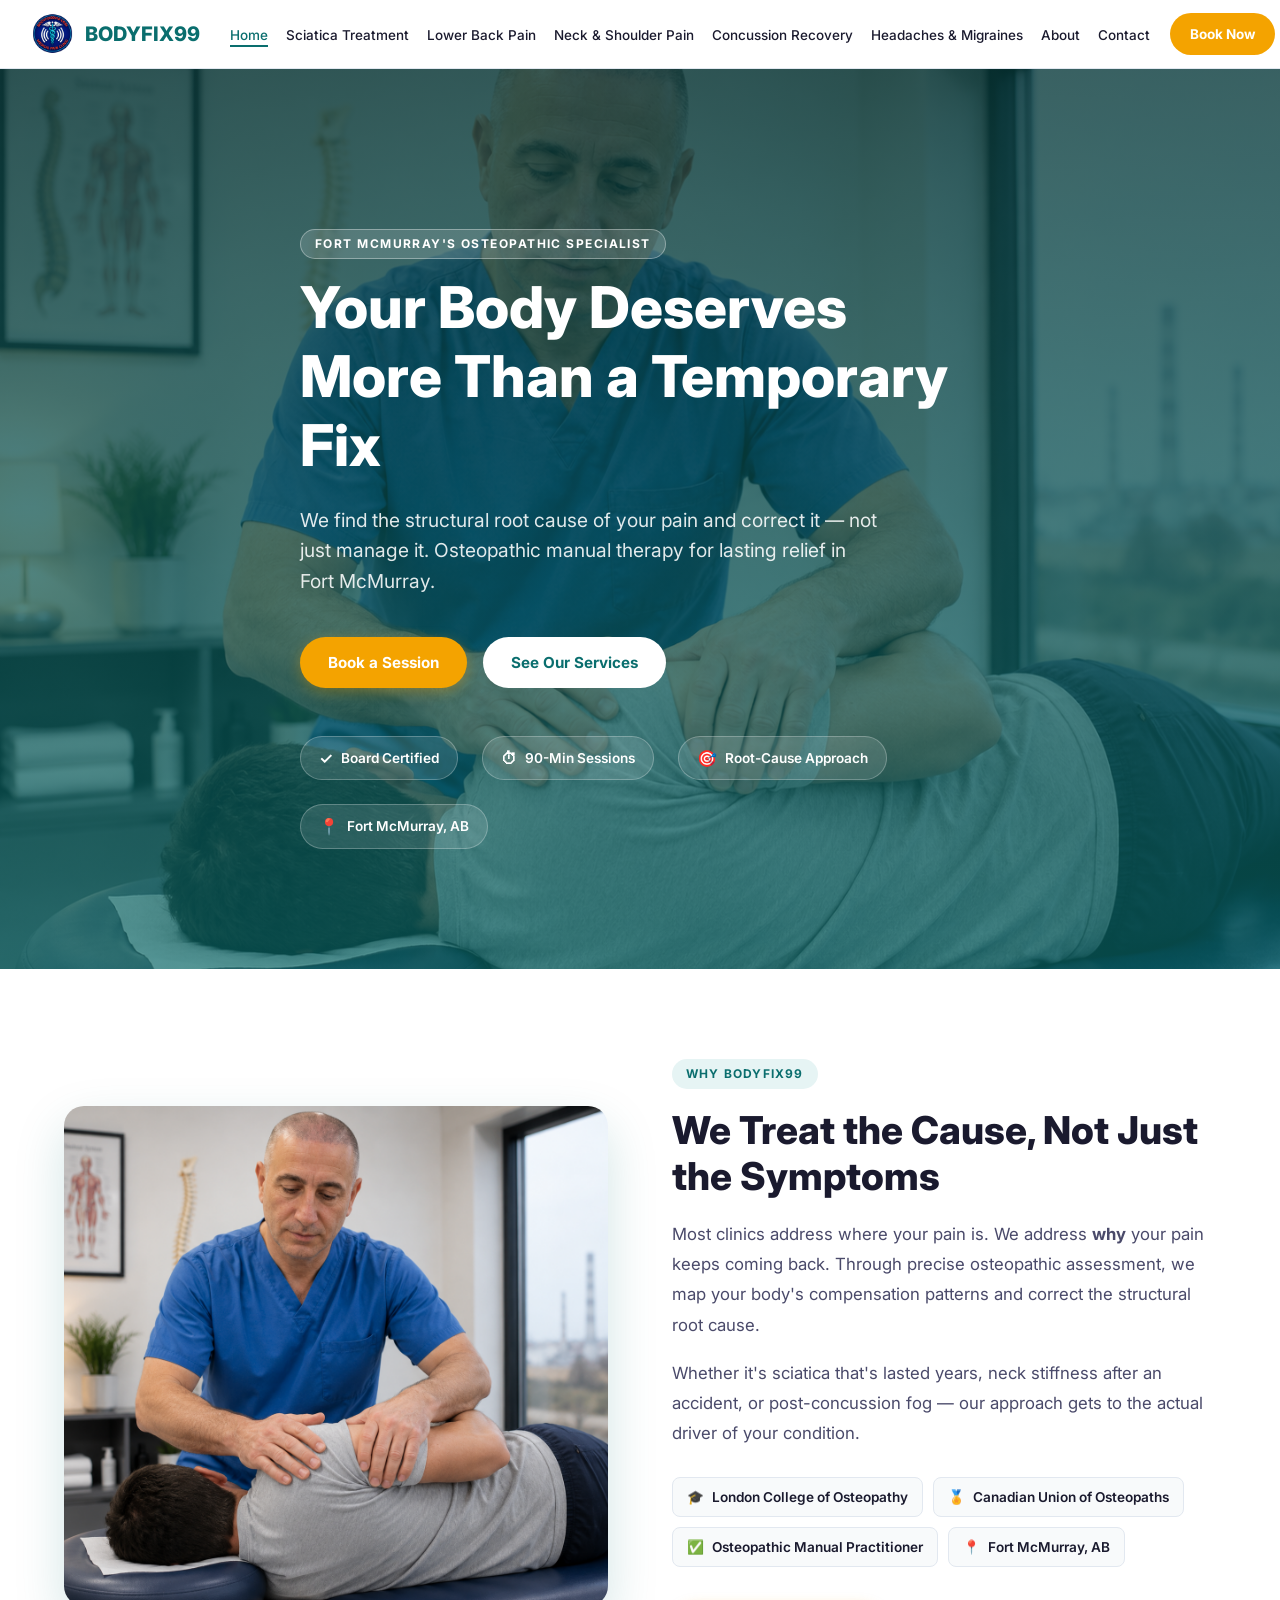
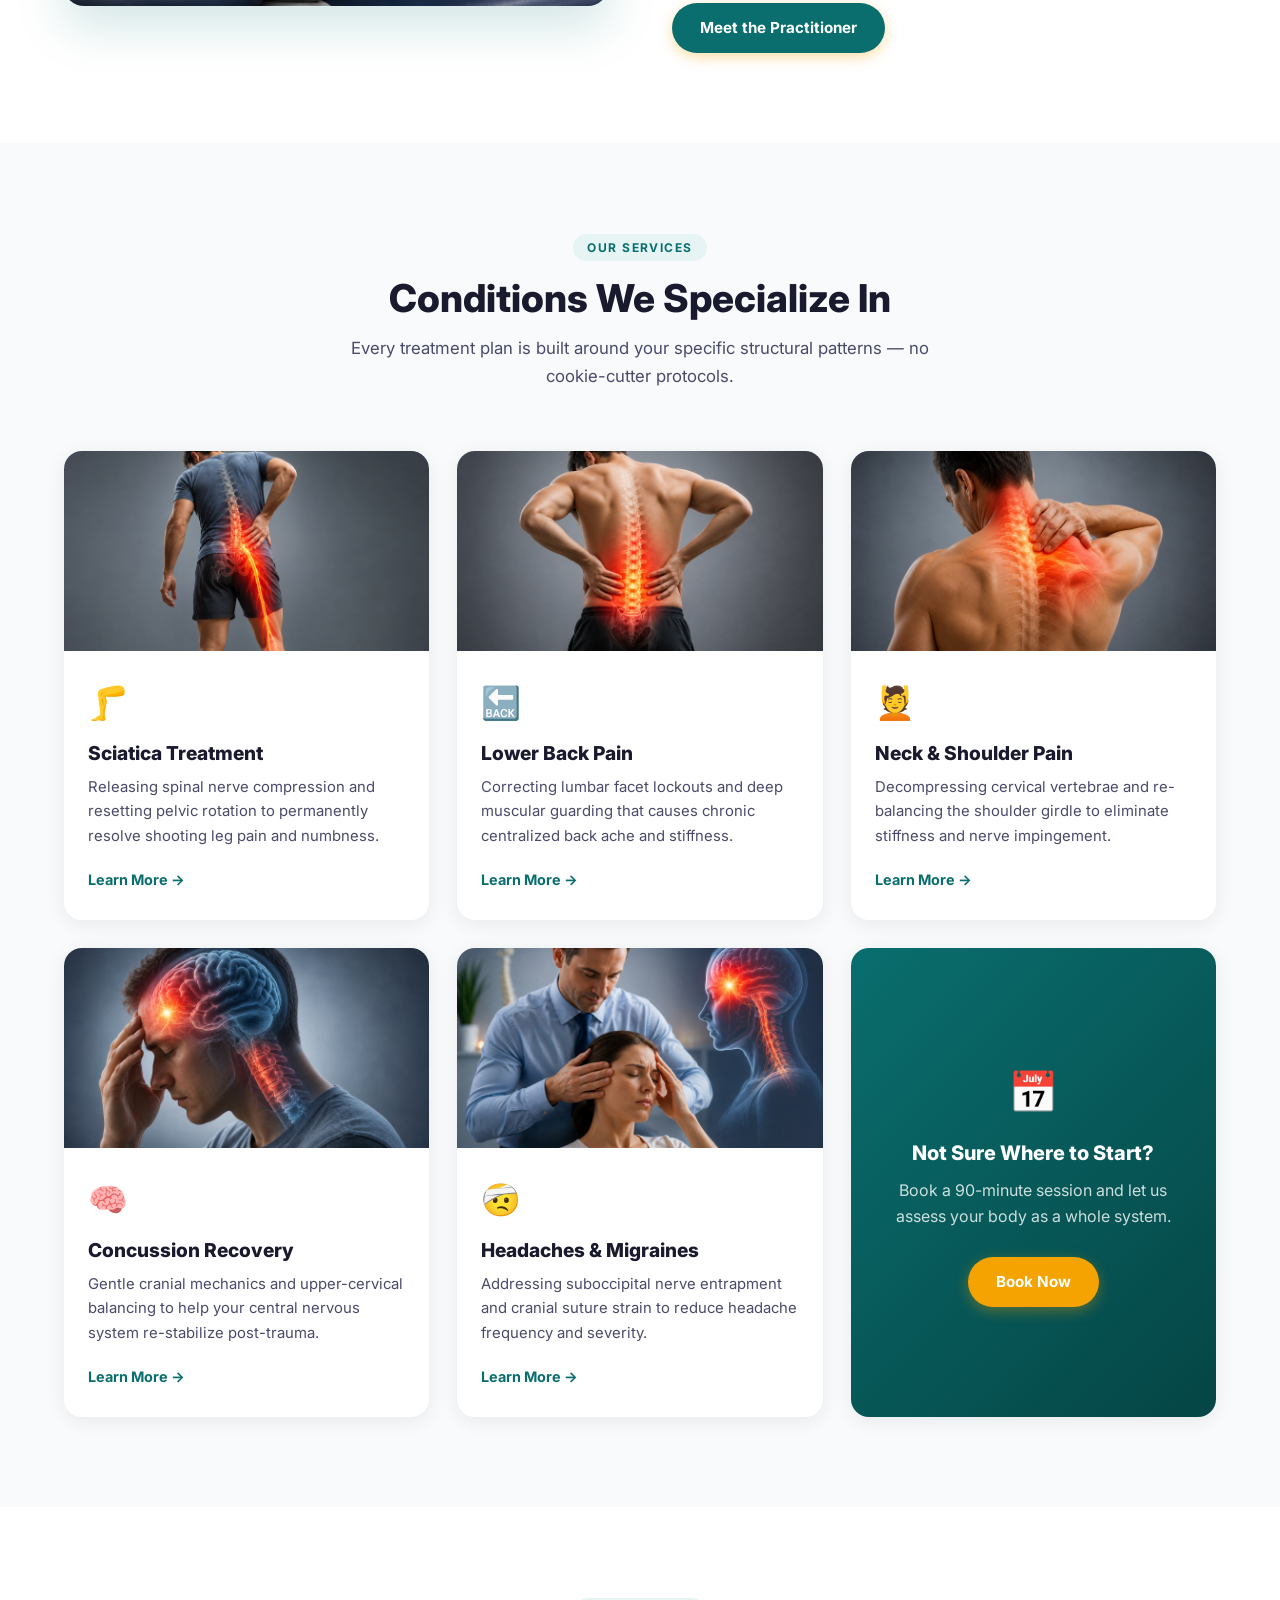
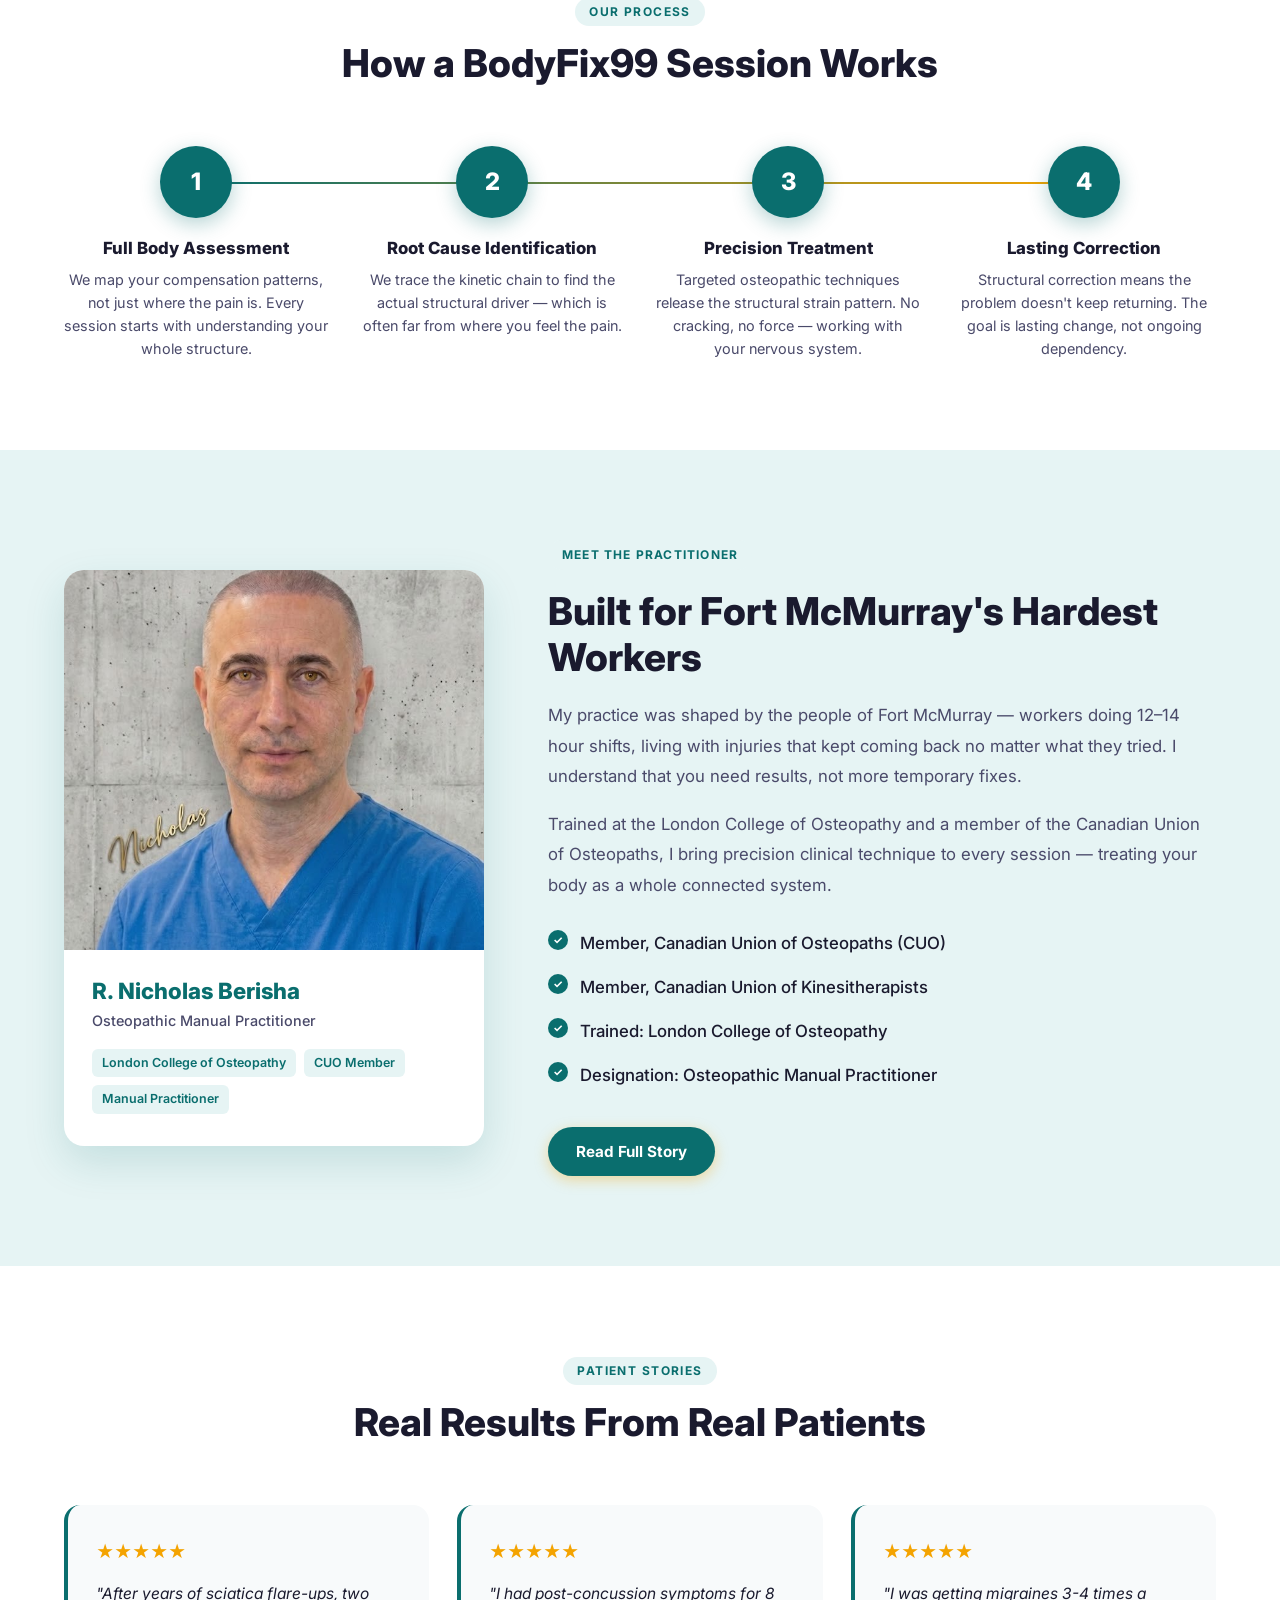
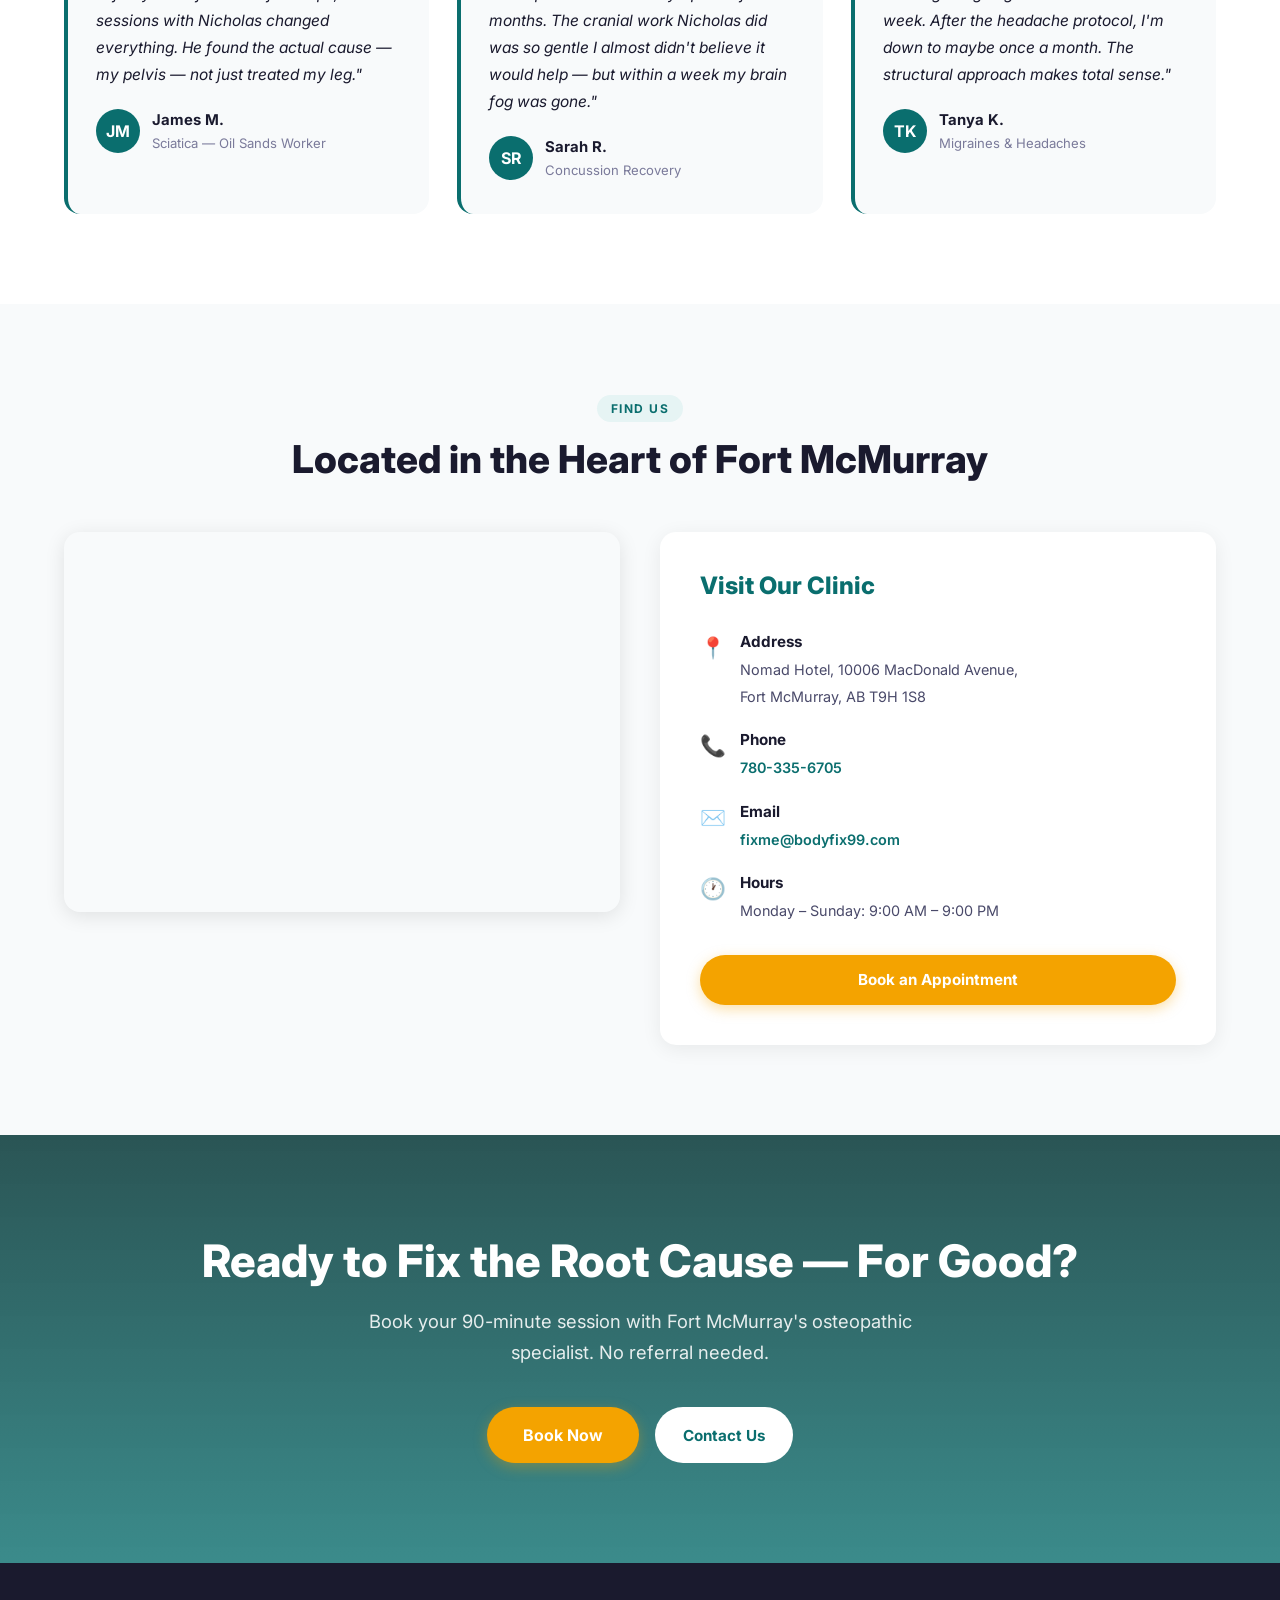
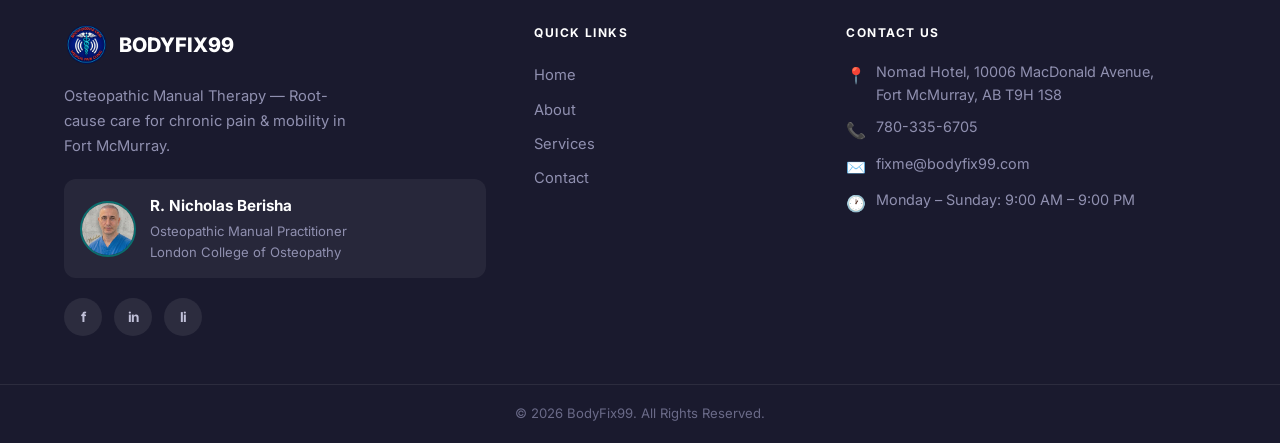
==== commit 93cd6f0c: "added" ====
--- a/index.html
+++ b/index.html
@@ -16,7 +16,7 @@
   <meta property="og:type" content="website" />
   <link rel="canonical" href="https://bodyfix99.ca/" />
   <link rel="icon" type="image/png"
-    href="https://bodyfix99.com/wp-content/uploads/2025/07/WhatsApp_Image_2025-06-29_at_10.25.30_PM-removebg-preview-1.png" />
+    href="images/logo.png" />
   <link rel="preconnect" href="https://fonts.googleapis.com" />
   <link rel="preconnect" href="https://fonts.gstatic.com" crossorigin />
   <link rel="stylesheet" href="css/style.css" />
@@ -703,7 +703,7 @@
     <div class="header-inner">
       <a class="header-logo" href="index.html">
         <img
-          src="https://bodyfix99.com/wp-content/uploads/2025/07/WhatsApp_Image_2025-06-29_at_10.25.30_PM-removebg-preview-1.png"
+          src="images/logo.png"
           alt="BodyFix99 Logo" height="45" onerror="this.style.display='none'">
         <span>BODYFIX99</span>
       </a>
@@ -1071,7 +1071,7 @@
         <div class="footer-brand">
           <div style="display:flex;align-items:center;gap:10px;margin-bottom:16px;">
             <img style="height:45px;width:auto;"
-              src="https://bodyfix99.com/wp-content/uploads/2025/07/WhatsApp_Image_2025-06-29_at_10.25.30_PM-removebg-preview-1.png"
+              src="images/logo.png"
               alt="BodyFix99 Logo" onerror="this.style.display='none'" />
             <span style="font-size:20px;font-weight:800;color:#ffffff;">BODYFIX99</span>
           </div>
